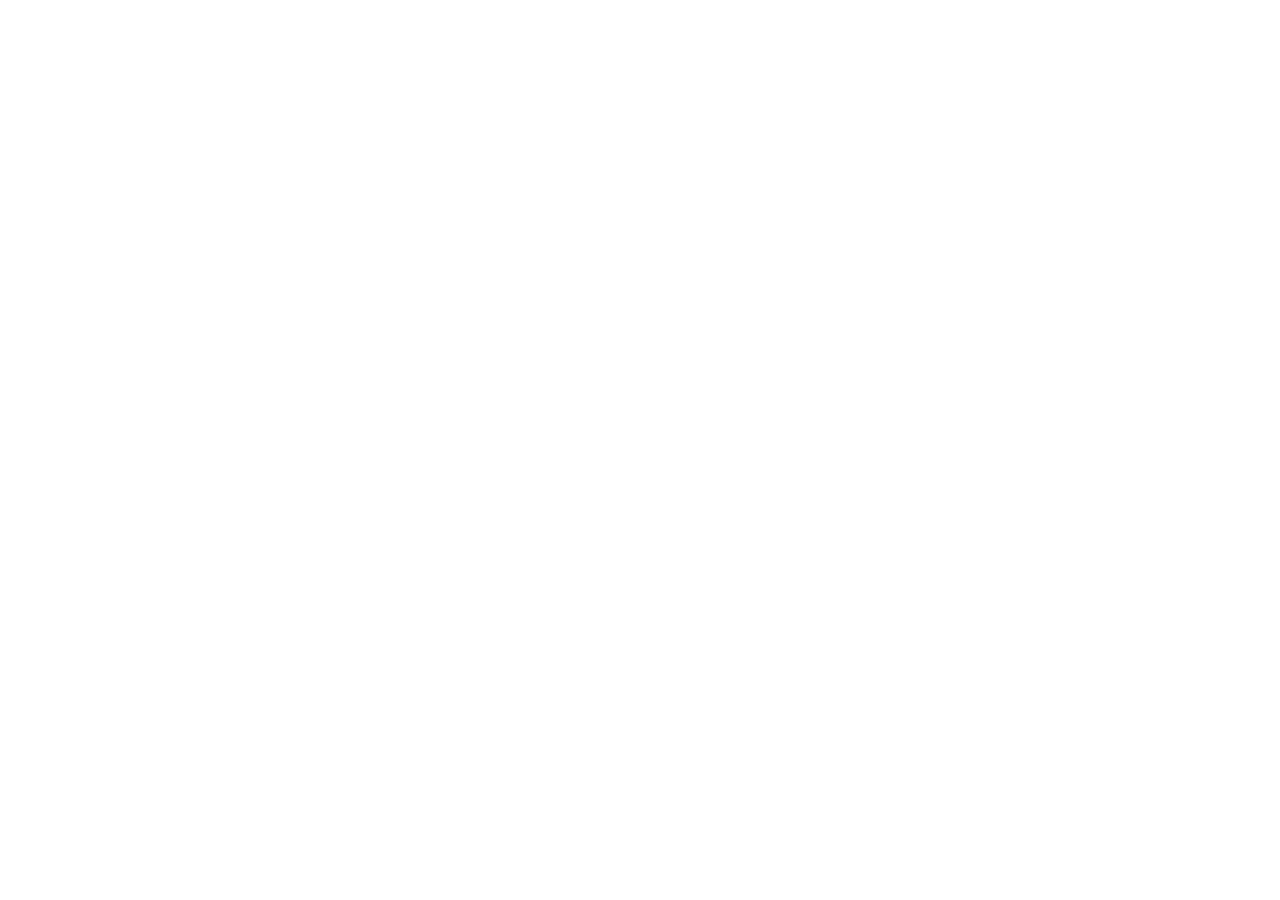
==== index.html @ 4d028caf "Initialize Blackthorn phone site" ====
<!doctype html>
<html lang="nl">
<head>
  <meta charset="utf-8">
  <meta name="viewport" content="width=device-width, initial-scale=1, viewport-fit=cover, user-scalable=no">
  <meta name="theme-color" content="#111318">
  <meta name="apple-mobile-web-app-capable" content="yes">
  <meta name="apple-mobile-web-app-status-bar-style" content="black-translucent">
  <meta name="format-detection" content="telephone=no">
  <title>Blackthorn Phone</title>
  <link rel="stylesheet" href="styles.css">
</head>
<body>
  <main id="app"></main>
  <script src="data.js"></script>
  <script src="app.js"></script>
</body>
</html>
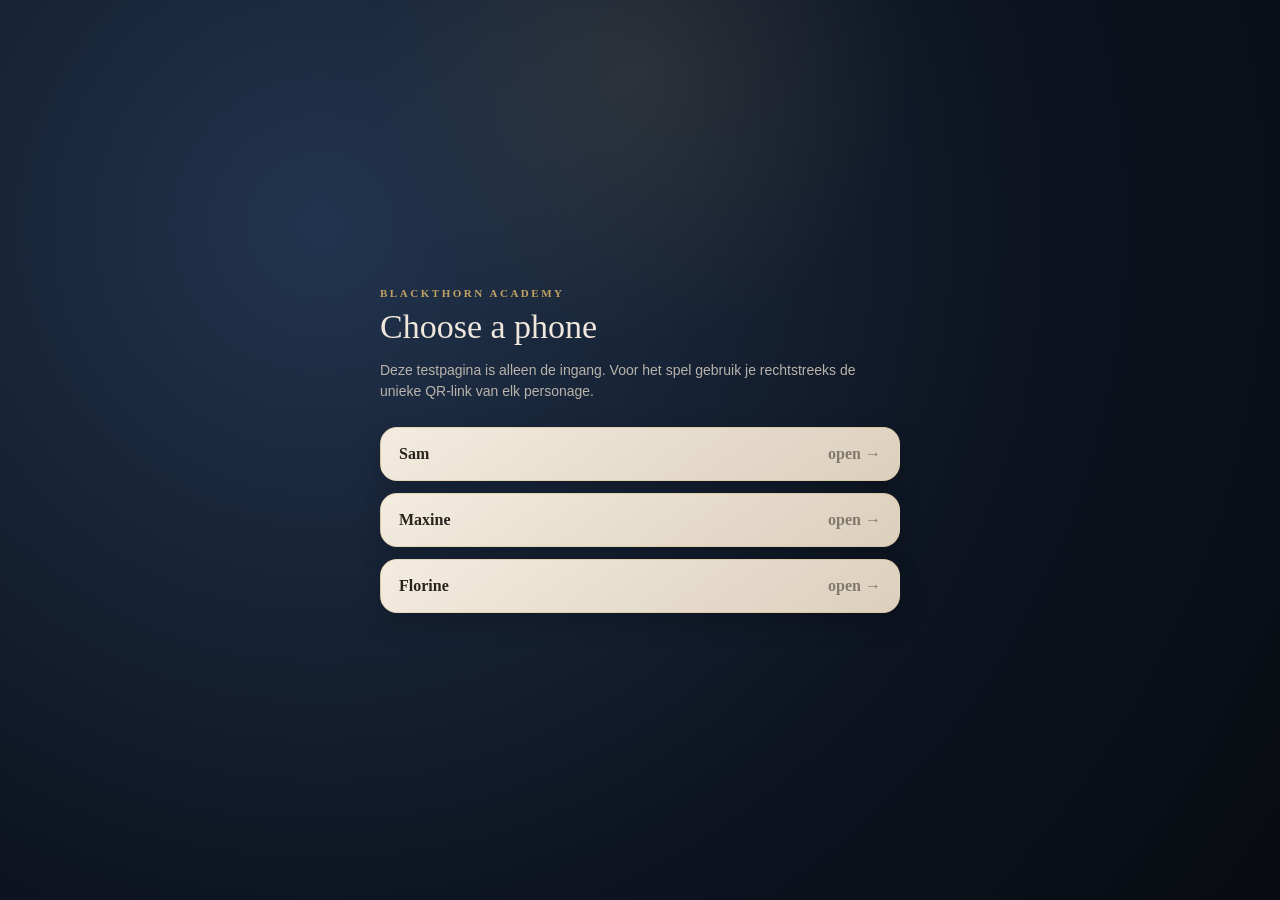
==== commit 416cb472: "Load V6.3 story overlay before phone app" ====
--- a/index.html
+++ b/index.html
@@ -13,6 +13,7 @@
 <body>
   <main id="app"></main>
   <script src="data.js"></script>
+  <script src="story-v63.js"></script>
   <script src="app.js"></script>
 </body>
 </html>
--- a/styles.css
+++ b/styles.css
@@ -0,0 +1,686 @@
+:root{
+  --paper:#f6f1e9;--ink:#191716;--muted:#756e68;--line:rgba(32,26,22,.11);
+  --accent:#294d3e;--accent-rgb:41,77,62;--accent-2:#b04c43;
+  --glass:rgba(248,244,238,.74);--shadow:0 14px 38px rgba(20,14,10,.18);
+  --sans:Inter,ui-sans-serif,-apple-system,BlinkMacSystemFont,"Segoe UI",sans-serif;
+  --serif:Georgia,"Times New Roman",serif;
+}
+*{box-sizing:border-box;-webkit-tap-highlight-color:transparent}
+html,body{margin:0;min-height:100%;background:#111;color:var(--ink);font-family:var(--serif)}
+body{min-height:100dvh;overflow-x:hidden;overscroll-behavior:none}
+button,input,textarea{font:inherit} button{touch-action:manipulation}
+#app{min-height:100dvh}
+.theme-sam{--accent:#324c61;--accent-rgb:50,76,97;--accent-2:#a64c45;--icon-cream:#f2eadf;--icon-dark:#314858;--icon-metal:#b98d64}
+.theme-maxine{--accent:#8d536f;--accent-rgb:141,83,111;--accent-2:#b95473;--icon-cream:#f8e9ec;--icon-dark:#70465a;--icon-metal:#c28b9e}
+.theme-florine{--accent:#66543d;--accent-rgb:102,84,61;--accent-2:#70744e;--icon-cream:#efe5d4;--icon-dark:#5a4938;--icon-metal:#ad8b5e}
+
+.phone{min-height:100dvh;position:relative;overflow:hidden;background:#ded8ce center/cover no-repeat}
+.phone::before{content:"";position:absolute;inset:0;background:linear-gradient(to bottom,rgba(255,255,255,.04),rgba(0,0,0,.08));pointer-events:none}
+.home{position:relative;z-index:1;min-height:100dvh;display:flex;flex-direction:column;padding:calc(18px + env(safe-area-inset-top)) 18px calc(18px + env(safe-area-inset-bottom))}
+.homeHeader{display:flex;justify-content:space-between;align-items:center;margin-bottom:24px;color:white;text-shadow:0 2px 10px rgba(0,0,0,.55)}
+.ownerPill{display:flex;align-items:center;gap:8px;background:rgba(15,14,14,.28);border:1px solid rgba(255,255,255,.25);backdrop-filter:blur(14px);padding:8px 11px;border-radius:999px;font-family:var(--sans);font-size:12px;font-weight:750;letter-spacing:.02em}
+.ownerDot{width:8px;height:8px;border-radius:50%;background:#f4dca8;box-shadow:0 0 0 3px rgba(244,220,168,.18)}
+.academyMark{font-size:11px;letter-spacing:.21em;font-family:var(--sans);font-weight:800;opacity:.94}
+.grid{display:grid;grid-template-columns:repeat(4,minmax(0,1fr));gap:21px 12px;align-items:start}
+.appIconBtn{appearance:none;border:0;background:none;padding:0;text-align:center;color:inherit;cursor:pointer;min-width:0}
+.iconTile{
+  position:relative;isolation:isolate;aspect-ratio:1;border-radius:22%;
+  display:grid;place-items:center;overflow:hidden;
+  border:1px solid rgba(255,255,255,.56);
+  box-shadow:0 9px 22px rgba(17,13,10,.22),inset 0 1px rgba(255,255,255,.7),inset 0 -1px rgba(42,27,18,.12);
+  color:#f8f2e8;
+}
+.iconTile::before{
+  content:"";position:absolute;inset:5px;border-radius:18%;
+  border:1px solid rgba(255,255,255,.22);box-shadow:inset 0 0 0 1px rgba(35,24,18,.06);
+  z-index:-1;pointer-events:none;
+}
+.iconTile::after{
+  content:"";position:absolute;inset:0;
+  background:linear-gradient(135deg,rgba(255,255,255,.22),transparent 34%,transparent 68%,rgba(0,0,0,.08));
+  z-index:-2;pointer-events:none;
+}
+.iconTile svg{
+  width:57%;height:57%;stroke:currentColor;fill:none;stroke-width:1.45;
+  stroke-linecap:round;stroke-linejoin:round;filter:drop-shadow(0 1px 0 rgba(255,255,255,.12));
+}
+.iconTile.messages{background:linear-gradient(145deg,var(--icon-dark),color-mix(in srgb,var(--icon-dark) 72%,#171717));color:var(--icon-cream)}
+.iconTile.photos{background:linear-gradient(145deg,var(--icon-cream),color-mix(in srgb,var(--icon-cream) 72%,var(--icon-metal)));color:var(--icon-dark)}
+.iconTile.camera{background:linear-gradient(145deg,#403936,#191716);color:#eee6dc}
+.iconTile.blackthorn{background:linear-gradient(145deg,#1b2b40,#0c1420);color:#d5b579;border-color:rgba(205,176,115,.68)}
+.iconTile.map{background:linear-gradient(145deg,#eee3cf,#c9b89d);color:color-mix(in srgb,var(--accent-2) 82%,#5a4435)}
+.iconTile.notes{background:linear-gradient(145deg,color-mix(in srgb,var(--icon-metal) 78%,#a55f4d),color-mix(in srgb,var(--icon-dark) 78%,#5c342c));color:#f8eee2}
+.iconTile.calendar{background:linear-gradient(145deg,#fbf4e9,#ddcfbc);color:var(--accent-2)}
+.iconTile.calls{background:linear-gradient(145deg,color-mix(in srgb,var(--accent) 68%,#74805e),color-mix(in srgb,var(--accent) 82%,#263228));color:#f4eee4}
+.appIconBtn:active .iconTile{transform:scale(.96);box-shadow:0 5px 14px rgba(17,13,10,.18),inset 0 1px rgba(255,255,255,.64)}
+.theme-sam .iconTile.messages{background:linear-gradient(145deg,#456b87,#273e50)}
+.theme-sam .iconTile.photos{background:linear-gradient(145deg,#f1e9dc,#d8c9b5);color:#8f4c45}
+.theme-sam .iconTile.notes{background:linear-gradient(145deg,#b96056,#8f403b)}
+.theme-sam .iconTile.calls{background:linear-gradient(145deg,#657a6e,#3d564d)}
+.theme-maxine .iconTile.messages{background:linear-gradient(145deg,#a66583,#74455c)}
+.theme-maxine .iconTile.photos{background:linear-gradient(145deg,#f8e8ed,#dfc0cc);color:#77445b}
+.theme-maxine .iconTile.notes{background:linear-gradient(145deg,#b96b82,#87485e)}
+.theme-maxine .iconTile.calls{background:linear-gradient(145deg,#7f776f,#554c48)}
+.theme-florine .iconTile.messages{background:linear-gradient(145deg,#7c674d,#544331)}
+.theme-florine .iconTile.photos{background:linear-gradient(145deg,#f0e4d2,#ceb997);color:#5b4938}
+.theme-florine .iconTile.notes{background:linear-gradient(145deg,#9c7653,#6f523b)}
+.theme-florine .iconTile.calls{background:linear-gradient(145deg,#7b7d5c,#53583e)}
+.label{display:block;margin-top:8px;font-family:var(--sans);font-size:clamp(11px,3vw,14px);font-weight:680;letter-spacing:.01em;color:#fff;text-shadow:0 2px 8px rgba(0,0,0,.9);white-space:nowrap;overflow:hidden;text-overflow:ellipsis}
+.spacer{flex:1;min-height:30px}
+.dock{border-radius:30px;padding:11px;background:rgba(238,232,224,.58);backdrop-filter:blur(22px) saturate(1.08);border:1px solid rgba(255,255,255,.58);display:grid;grid-template-columns:repeat(4,1fr);gap:11px;box-shadow:0 14px 36px rgba(17,13,10,.18),inset 0 1px rgba(255,255,255,.42)}
+.dock .label{display:none}.dock .iconTile{box-shadow:0 5px 14px rgba(0,0,0,.16)}
+
+.screen{min-height:100dvh;background:linear-gradient(#fbf8f3,#efe8de);padding-top:env(safe-area-inset-top)}
+.topbar{position:sticky;top:0;z-index:10;display:grid;grid-template-columns:86px 1fr 86px;align-items:center;padding:10px 12px;background:rgba(250,247,241,.9);backdrop-filter:blur(18px) saturate(1.2);border-bottom:1px solid var(--line)}
+.topbar h1{margin:0;text-align:center;font-size:20px;line-height:1.2}.topbar button{border:0;background:none;color:var(--accent);font-family:var(--sans);font-weight:750;font-size:14px;padding:9px 3px;cursor:pointer;text-align:left}.topbar .right{text-align:right;font-family:var(--sans);font-size:12px;color:var(--muted)}
+.content{padding:17px 15px 40px;max-width:760px;margin:auto}.sectionLabel{font-family:var(--sans);font-size:12px;text-transform:uppercase;letter-spacing:.12em;color:var(--muted);margin:18px 5px 8px}.card{background:rgba(255,252,247,.96);border:1px solid var(--line);border-radius:20px;padding:15px;margin-bottom:11px;box-shadow:0 8px 22px rgba(58,40,25,.055)}.card h3{margin:0 0 5px;font-size:17px}.card p{font-family:var(--sans);color:#645d56;margin:0;line-height:1.45;font-size:14px}.empty{margin:13vh auto 0;max-width:360px;text-align:center;color:#655e58;padding:0 18px}.emptyIcon{width:64px;height:64px;margin:0 auto 15px;border-radius:20px;background:rgba(var(--accent-rgb),.10);display:grid;place-items:center;color:var(--accent)}.emptyIcon svg{width:30px;height:30px;stroke:currentColor;fill:none;stroke-width:1.5}.empty h2{margin:.4rem 0;font-size:22px}.empty p{font-family:var(--sans);line-height:1.5;font-size:14px}.placeholderTag{display:inline-flex;align-items:center;gap:6px;margin-top:14px;background:rgba(var(--accent-rgb),.09);border:1px solid rgba(var(--accent-rgb),.14);color:var(--accent);font-family:var(--sans);font-size:12px;font-weight:700;padding:7px 10px;border-radius:999px}
+
+.searchBar{display:flex;align-items:center;gap:9px;background:#e6dfd6;border-radius:13px;padding:10px 12px;margin-bottom:14px;color:#81776e;font:14px var(--sans)}.searchBar svg{width:16px;height:16px;stroke:currentColor;fill:none}.thread{display:flex;gap:12px;align-items:center;padding:12px 2px;border-bottom:1px solid var(--line)}.avatar{width:48px;height:48px;border-radius:50%;background:linear-gradient(145deg,rgba(var(--accent-rgb),.2),rgba(var(--accent-rgb),.55));display:grid;place-items:center;color:white;font:800 17px var(--sans)}.threadMain{min-width:0;flex:1}.threadTop{display:flex;justify-content:space-between;gap:8px;font-family:var(--sans)}.threadTop b{font-size:15px}.threadTop time{font-size:11px;color:var(--muted)}.threadPreview{font:13px var(--sans);color:var(--muted);white-space:nowrap;overflow:hidden;text-overflow:ellipsis;margin-top:3px}
+
+.photoHeader{display:flex;justify-content:space-between;align-items:flex-end;margin-bottom:13px}.photoHeader h2{margin:0;font-size:25px}.photoHeader span{font:12px var(--sans);color:var(--muted)}.photosGrid{display:grid;grid-template-columns:repeat(3,1fr);gap:3px;border-radius:14px;overflow:hidden}.photosGrid button{border:0;padding:0;background:#d9d1c8;aspect-ratio:1;overflow:hidden;cursor:pointer}.photosGrid img{width:100%;height:100%;object-fit:cover;display:block}.viewer{position:fixed;inset:0;z-index:40;background:#0b0c0e;display:flex;flex-direction:column}.viewerTop{height:calc(56px + env(safe-area-inset-top));padding:calc(9px + env(safe-area-inset-top)) 12px 8px;display:grid;grid-template-columns:1fr auto 1fr;align-items:center;color:white;font:13px var(--sans)}.viewerTop button{justify-self:start;border:0;background:rgba(255,255,255,.12);color:white;border-radius:999px;padding:8px 12px}.viewerTop span{opacity:.78}.viewer img{width:100%;height:calc(100dvh - 56px - env(safe-area-inset-top));object-fit:contain}
+
+.notesIntro{display:flex;gap:11px;align-items:center;margin-bottom:12px}.notesIntro .roundIcon{width:40px;height:40px;border-radius:50%;background:rgba(var(--accent-rgb),.12);display:grid;place-items:center;color:var(--accent)}.notesIntro b{display:block}.notesIntro small{font:12px var(--sans);color:var(--muted)}.noteArea{width:100%;min-height:61dvh;border:1px solid var(--line);outline:none;resize:none;background:#fffaf1;border-radius:20px;padding:19px;box-shadow:0 8px 24px rgba(0,0,0,.05);font:16px/1.62 var(--serif);color:#29231f}.noteArea:focus{border-color:rgba(var(--accent-rgb),.32);box-shadow:0 0 0 4px rgba(var(--accent-rgb),.06)}
+
+.calendarList .day{display:flex;gap:14px;align-items:center}.dateBox{width:60px;flex:0 0 60px;text-align:center;border-radius:15px;padding:8px 6px;background:#fff;border:1px solid var(--line);font-family:var(--sans)}.dateBox small{font-size:10px;color:var(--accent);font-weight:800}.dateBox b{display:block;font-size:24px}.event{flex:1}.event strong{display:block;margin-bottom:4px}.event span{font:13px var(--sans);color:#746a61}.callRow{display:flex;align-items:center;gap:12px}.callIcon{width:39px;height:39px;border-radius:50%;display:grid;place-items:center;background:rgba(var(--accent-rgb),.1);color:var(--accent)}.callMeta{flex:1}.callMeta b{display:block}.callMeta span,.callRow time{font:12px var(--sans);color:var(--muted)}
+
+.mapStage{height:min(61dvh,620px);border-radius:22px;overflow:hidden;position:relative;background:#e9dfcd;border:1px solid #c8b99e;box-shadow:var(--shadow)}.mapPaper{position:absolute;inset:0;background:radial-gradient(circle at 25% 25%,rgba(74,112,74,.18),transparent 16%),radial-gradient(circle at 75% 72%,rgba(74,112,74,.14),transparent 17%),linear-gradient(32deg,transparent 45%,rgba(105,95,78,.24) 46% 48%,transparent 49%),linear-gradient(112deg,transparent 55%,rgba(105,95,78,.18) 56% 58%,transparent 59%),#ece3d2}.mapBuilding{position:absolute;left:27%;top:24%;width:48%;height:41%;border:2px solid #786e5d;border-radius:5px;transform:rotate(-7deg);box-shadow:inset 0 0 0 7px rgba(120,110,93,.08)}.mapBuilding::before,.mapBuilding::after{content:"";position:absolute;border:2px solid #786e5d;background:rgba(255,255,255,.12)}.mapBuilding::before{width:34%;height:46%;left:-27%;top:24%}.mapBuilding::after{width:26%;height:38%;right:-21%;top:12%}.pin{position:absolute;width:33px;height:33px;border-radius:50% 50% 50% 0;background:var(--accent-2);transform:rotate(-45deg);left:48%;top:42%;box-shadow:0 5px 12px rgba(0,0,0,.2)}.pin:after{content:"";width:11px;height:11px;background:#f5ead7;border-radius:50%;position:absolute;left:11px;top:11px}.mapLegend{position:absolute;left:12px;right:12px;bottom:12px;background:rgba(255,252,247,.9);backdrop-filter:blur(12px);border-radius:15px;padding:11px 13px;border:1px solid rgba(255,255,255,.7);font:12px var(--sans);color:#625b55}
+
+.baHero{position:relative;overflow:hidden;background:linear-gradient(145deg,#17263b,#0b1422);color:#ead9b2;border-radius:24px;padding:22px;border:1px solid rgba(190,155,86,.55);box-shadow:var(--shadow)}.baHero::after{content:"✦";position:absolute;font-size:120px;right:-18px;top:-35px;opacity:.06}.baCrest{width:52px;height:52px;border:1px solid rgba(211,177,108,.5);border-radius:18px;display:grid;place-items:center;font-size:25px}.baHero h2{margin:14px 0 5px;font-size:24px}.baHero p{color:#d7c9a9;font:14px/1.45 var(--sans);margin:0}.baGrid{display:grid;grid-template-columns:1fr 1fr;gap:10px;margin-top:13px}.baTile{appearance:none;text-align:left;background:#fffaf3;border:1px solid var(--line);border-radius:18px;padding:15px;color:inherit}.baTile b{display:block;margin-bottom:4px}.baTile span{font:12px var(--sans);color:#756b63}.baTile .mini{display:block;color:var(--accent);font-size:19px;margin-bottom:10px}
+
+.cameraScreen{min-height:100dvh;background:#050607;display:flex;flex-direction:column;color:#fff;padding-top:env(safe-area-inset-top)}.cameraVideo{flex:1;position:relative;background:radial-gradient(circle at 50% 35%,#24322f,#070809 70%);display:grid;place-items:center;overflow:hidden}.cameraVideo video{position:absolute;inset:0;width:100%;height:100%;object-fit:cover}.camMessage{position:relative;z-index:2;font:14px/1.45 var(--sans);text-align:center;color:#c7c7c7;padding:25px}.camControls{height:128px;display:grid;grid-template-columns:1fr 1fr 1fr;align-items:center;padding:0 25px env(safe-area-inset-bottom)}.shutter{justify-self:center;width:70px;height:70px;border-radius:50%;border:5px solid #fff;background:transparent;position:relative}.shutter::after{content:"";position:absolute;inset:5px;border-radius:50%;background:white}.camBack{justify-self:start;border:0;background:#20242a;color:#fff;padding:10px 13px;border-radius:999px;font:700 13px var(--sans)}.camGallery{justify-self:end;width:51px;height:51px;border-radius:15px;border:1px solid rgba(255,255,255,.22);background:#20242a;color:#fff;font-size:22px}.flash{position:absolute;inset:0;background:white;opacity:0;pointer-events:none;transition:opacity .12s;z-index:3}.flash.on{opacity:.88}
+
+.characterPicker{min-height:100dvh;background:radial-gradient(circle at 30% 10%,#263d42,#101318 58%);color:#efe7dc;display:grid;place-items:center;padding:25px}.pickerBox{max-width:520px;width:100%}.pickerKicker{font:800 11px var(--sans);letter-spacing:.22em;color:#c8a96e}.pickerBox h1{font-size:34px;margin:9px 0 8px}.pickerBox p{font:14px/1.5 var(--sans);color:#bab3aa}.pickerButtons{display:grid;gap:12px;margin-top:25px}.pickerButtons a{text-decoration:none;color:#151311;background:#efe8dd;padding:17px 18px;border-radius:17px;font-weight:700;display:flex;justify-content:space-between;box-shadow:0 10px 26px rgba(0,0,0,.2)}.pickerButtons span{opacity:.5}
+
+.lockOverlay{position:fixed;inset:0;z-index:60;background:rgba(5,6,7,.65);backdrop-filter:blur(8px);display:grid;place-items:center;padding:22px}.lockCard{width:min(100%,340px);background:#faf5ed;border-radius:24px;padding:22px;box-shadow:0 25px 70px rgba(0,0,0,.35);text-align:center}.lockCard h2{margin:4px 0 7px}.lockCard p{font:13px/1.45 var(--sans);color:var(--muted)}.lockCard input{width:100%;border:1px solid var(--line);background:#fff;border-radius:13px;padding:12px;text-align:center;font:700 20px var(--sans);letter-spacing:.18em;outline:none}.lockActions{display:grid;grid-template-columns:1fr 1fr;gap:9px;margin-top:13px}.lockActions button{border:0;border-radius:13px;padding:11px;font:700 13px var(--sans)}.lockActions .unlock{background:var(--accent);color:white}.lockError{min-height:18px;color:#9c3838;font:12px var(--sans);margin-top:7px}
+
+@media(max-width:380px){.home{padding-left:12px;padding-right:12px}.grid{gap:16px 9px}.label{font-size:11px}.dock{padding:9px}.topbar{grid-template-columns:74px 1fr 74px}.content{padding-left:12px;padding-right:12px}}
+@media(min-width:650px){.home{max-width:520px;margin:auto}.phone{background-size:auto 100%;background-color:#171717}.screen .content{padding-top:22px}}
+@media(orientation:landscape) and (max-height:500px){.home{padding-top:10px}.grid{gap:11px}.dock{margin-top:12px}}
+@media(prefers-reduced-motion:reduce){*{scroll-behavior:auto!important;transition:none!important}}
+
+.listCard{background:rgba(255,252,247,.96);border:1px solid var(--line);border-radius:20px;overflow:hidden;box-shadow:0 8px 22px rgba(58,40,25,.055)}
+.thread{width:100%;display:flex;gap:12px;align-items:center;padding:12px 14px;border:0;border-bottom:1px solid var(--line);background:transparent;text-align:left;color:inherit;cursor:pointer}.thread:last-child{border-bottom:0}.thread:active,.mapRow:active,.baTile:active{background:rgba(var(--accent-rgb),.07)}
+.chevron{font:24px/1 var(--sans);color:#aaa19a;margin-left:3px}.conversation{padding:3px 0 18px}.bubbleRow{display:flex;margin:8px 0}.bubbleRow.mine{justify-content:flex-end}.bubble{max-width:78%;padding:10px 12px;border-radius:18px;background:#e7e1d9;font-family:var(--sans);font-size:14px;line-height:1.42}.mine .bubble{background:var(--accent);color:white;border-bottom-right-radius:6px}.theirs .bubble{border-bottom-left-radius:6px}.bubble p{margin:0}.bubble time{display:block;text-align:right;font-size:10px;opacity:.62;margin-top:4px}
+.mapRow{width:100%;display:grid;grid-template-columns:18px 1fr auto;gap:11px;align-items:center;border:0;border-bottom:1px solid var(--line);padding:13px 14px;background:transparent;text-align:left;color:inherit}.mapRow:last-child{border-bottom:0}.mapDot{width:11px;height:11px;border-radius:50%;background:var(--accent-2);box-shadow:0 0 0 4px rgba(var(--accent-rgb),.07)}.mapRow b{display:block}.mapRow small{display:block;font:12px/1.35 var(--sans);color:var(--muted);margin-top:2px}.event p{margin:7px 0 0;font:13px/1.4 var(--sans);color:var(--muted)}
+.lockGlyph{width:46px;height:46px;margin:0 auto 7px;border-radius:50%;display:grid;place-items:center;background:rgba(var(--accent-rgb),.1);color:var(--accent);font-size:21px}
+@supports (height:100svh){.phone,.home,.screen,.cameraScreen,.characterPicker{min-height:100svh}}
+
+.bubbleSender{display:block;margin:0 0 4px;font:700 10px var(--sans);letter-spacing:.04em;opacity:.65}
+.gmStages{display:grid;grid-template-columns:1fr 1fr;gap:9px;margin:12px 0 18px}
+.gmStage{appearance:none;border:1px solid var(--line);background:#fffaf3;color:var(--ink);border-radius:14px;padding:12px 10px;font:700 12px var(--sans);letter-spacing:.03em;box-shadow:0 5px 14px rgba(58,40,25,.05)}
+.gmStage.active{background:var(--accent);color:#fff;border-color:var(--accent)}
+
+
+/* ===== Blackthorn Academy visual polish ===== */
+:root{
+  --academy-navy:#111b2c;
+  --academy-navy-2:#17243a;
+  --academy-gold:#b89558;
+  --academy-gold-soft:#d6bf91;
+  --academy-parchment:#f3ecdf;
+  --academy-parchment-2:#e8decf;
+  --academy-ink:#211d1a;
+  --academy-line:rgba(116,88,51,.22);
+}
+html,body{
+  background:
+    radial-gradient(circle at 50% -20%,#27354a 0,#121722 42%,#090b10 100%);
+}
+.phone::after{
+  content:"";position:absolute;inset:0;pointer-events:none;z-index:0;
+  background:
+    linear-gradient(to bottom,rgba(8,12,18,.12),transparent 25%,transparent 72%,rgba(7,9,13,.18)),
+    radial-gradient(circle at 50% 8%,rgba(214,191,145,.08),transparent 22%);
+}
+.homeHeader{
+  align-items:flex-start;
+  margin-bottom:28px;
+}
+.ownerPill{
+  background:linear-gradient(145deg,rgba(14,20,29,.67),rgba(27,31,37,.48));
+  border-color:rgba(221,204,169,.35);
+  box-shadow:0 8px 24px rgba(0,0,0,.16),inset 0 1px rgba(255,255,255,.12);
+  color:#f6efe4;
+}
+.ownerDot{
+  background:var(--academy-gold-soft);
+  box-shadow:0 0 0 3px rgba(214,191,145,.15),0 0 12px rgba(214,191,145,.32);
+}
+.academyMark{
+  display:flex;align-items:center;gap:7px;
+  padding:7px 9px;
+  color:#f4ead7;
+  background:rgba(10,15,23,.28);
+  border:1px solid rgba(224,202,158,.19);
+  border-radius:999px;
+  backdrop-filter:blur(12px);
+  font-family:Georgia,"Times New Roman",serif;
+  font-size:10px;
+  letter-spacing:.19em;
+  font-weight:700;
+}
+.academySigil{
+  font-size:10px;
+  color:#d4b978;
+  text-shadow:0 0 10px rgba(212,185,120,.55);
+}
+.iconTile{
+  border-radius:21%;
+  border-color:rgba(244,234,215,.55);
+  box-shadow:
+    0 10px 24px rgba(6,7,10,.26),
+    inset 0 1px rgba(255,255,255,.7),
+    inset 0 -1px rgba(33,25,17,.14);
+}
+.iconTile::before{
+  inset:5px;
+  border-color:rgba(244,232,205,.28);
+}
+.iconTile::after{
+  background:
+    radial-gradient(circle at 27% 18%,rgba(255,255,255,.26),transparent 22%),
+    linear-gradient(135deg,rgba(255,255,255,.13),transparent 38%,rgba(12,8,4,.1));
+}
+.iconTile.blackthorn{
+  background:
+    radial-gradient(circle at 50% 22%,rgba(195,158,88,.13),transparent 33%),
+    linear-gradient(145deg,#1d304c,#0c1421);
+  color:#d7ba78;
+  box-shadow:0 10px 24px rgba(6,8,13,.32),inset 0 0 0 1px rgba(193,158,88,.18);
+}
+.label{
+  font-family:Georgia,"Times New Roman",serif;
+  font-weight:600;
+  letter-spacing:.015em;
+}
+.dock{
+  background:linear-gradient(145deg,rgba(244,237,226,.72),rgba(212,199,179,.55));
+  border-color:rgba(255,248,236,.68);
+  box-shadow:0 16px 38px rgba(9,9,12,.22),inset 0 1px rgba(255,255,255,.55);
+}
+
+/* Interior apps: midnight header + parchment body */
+.screen{
+  background:
+    radial-gradient(circle at 50% -10%,rgba(186,151,87,.12),transparent 28%),
+    linear-gradient(180deg,#ece3d5 0,#f4eee5 25%,#e9dfd1 100%);
+  color:var(--academy-ink);
+}
+.screen::before{
+  content:"";position:fixed;inset:0;pointer-events:none;opacity:.20;
+  background-image:
+    linear-gradient(90deg,transparent 49.6%,rgba(93,66,38,.05) 50%,transparent 50.4%),
+    radial-gradient(circle at 20% 20%,rgba(120,88,50,.08) 0 1px,transparent 1.4px);
+  background-size:100% 100%,18px 18px;
+}
+.topbar{
+  min-height:62px;
+  grid-template-columns:82px 1fr 82px;
+  background:
+    linear-gradient(180deg,rgba(16,28,45,.97),rgba(12,21,34,.96));
+  border-bottom:1px solid rgba(190,155,86,.46);
+  box-shadow:0 5px 18px rgba(6,10,16,.18);
+}
+.topbar button{
+  color:#d7bd89;
+  font-family:var(--serif);
+  font-weight:600;
+}
+.topbar .right{
+  color:#b8a98f;
+  font-family:var(--serif);
+  letter-spacing:.03em;
+}
+.titleWrap{
+  min-width:0;display:flex;align-items:center;justify-content:center;gap:9px;
+  color:#f2e7d4;
+}
+.titleWrap h1{
+  color:#f3eadb;
+  font-family:Georgia,"Times New Roman",serif;
+  font-size:19px;
+  font-weight:600;
+  letter-spacing:.01em;
+  text-shadow:0 1px 8px rgba(0,0,0,.35);
+}
+.titleRune{
+  color:#b9995f;
+  font-size:8px;
+  opacity:.8;
+}
+.content{position:relative;z-index:1;padding-top:20px}
+.sectionLabel{
+  color:#74634e;
+  font-family:Georgia,"Times New Roman",serif;
+  font-size:11px;
+  font-weight:700;
+  letter-spacing:.17em;
+}
+.card,.listCard{
+  background:
+    linear-gradient(145deg,rgba(255,252,246,.95),rgba(239,230,216,.96));
+  border:1px solid var(--academy-line);
+  box-shadow:
+    0 8px 22px rgba(52,38,23,.065),
+    inset 0 1px rgba(255,255,255,.8);
+}
+.card{
+  border-radius:16px;
+  position:relative;
+  overflow:hidden;
+}
+.card::before{
+  content:"";position:absolute;left:0;top:0;bottom:0;width:2px;
+  background:linear-gradient(#c6a66b,#8c6f42);
+  opacity:.42;
+}
+.card h3{
+  color:#2b241e;
+  font-family:Georgia,"Times New Roman",serif;
+  font-weight:600;
+}
+.card p{color:#655a4c}
+.listCard{border-radius:16px}
+.searchBar{
+  color:#756957;
+  background:rgba(224,214,199,.78);
+  border:1px solid rgba(115,85,52,.12);
+  box-shadow:inset 0 1px rgba(255,255,255,.5);
+}
+.thread{padding:14px}
+.threadTop b{
+  font-family:Georgia,"Times New Roman",serif;
+  font-weight:600;
+  color:#2b251f;
+}
+.avatar{
+  background:
+    radial-gradient(circle at 35% 30%,rgba(224,202,158,.45),transparent 26%),
+    linear-gradient(145deg,var(--accent),color-mix(in srgb,var(--accent) 68%,#17191e));
+  border:1px solid rgba(130,98,58,.20);
+  box-shadow:inset 0 1px rgba(255,255,255,.22);
+  font-family:Georgia,"Times New Roman",serif;
+  font-weight:600;
+}
+.bubble{
+  background:linear-gradient(145deg,#e7ddd0,#dcd1c2);
+  border:1px solid rgba(105,79,51,.12);
+  box-shadow:0 4px 12px rgba(56,40,24,.05);
+}
+.mine .bubble{
+  background:linear-gradient(145deg,var(--accent),color-mix(in srgb,var(--accent) 74%,#17191c));
+  border-color:rgba(255,255,255,.12);
+}
+.bubbleSender{
+  color:#765e3d;
+  font-family:Georgia,"Times New Roman",serif;
+  font-size:11px;
+}
+.mine .bubbleSender{color:rgba(255,255,255,.74)}
+.photoHeader h2{
+  font-family:Georgia,"Times New Roman",serif;
+  font-weight:600;
+  letter-spacing:.01em;
+}
+.photosGrid{
+  gap:4px;
+  padding:4px;
+  background:#d5c8b6;
+  border:1px solid rgba(100,75,48,.14);
+  border-radius:18px;
+  box-shadow:0 10px 28px rgba(42,31,21,.10);
+}
+.photosGrid button{border-radius:8px}
+.noteArea{
+  background:
+    repeating-linear-gradient(to bottom,#fffaf0 0,#fffaf0 30px,#d9cdbb 31px);
+  border-color:rgba(112,84,52,.20);
+  border-radius:16px;
+  box-shadow:0 9px 28px rgba(46,34,21,.08),inset 0 1px rgba(255,255,255,.8);
+  color:#302820;
+}
+.notesIntro .roundIcon{
+  border:1px solid rgba(112,84,52,.15);
+  background:#e5d7c4;
+}
+.calendarList .day{border-left:0}
+.dateBox{
+  background:linear-gradient(#1c2d48,#121f33);
+  color:#f2e8d8;
+  border:1px solid rgba(188,153,87,.45);
+  box-shadow:0 5px 14px rgba(8,13,21,.18);
+}
+.dateBox small{color:#d4b878}
+.event strong{
+  font-family:Georgia,"Times New Roman",serif;
+  font-weight:600;
+}
+.callIcon{
+  background:linear-gradient(145deg,#e7dac6,#d4c1a7);
+  border:1px solid rgba(101,76,48,.13);
+  color:var(--accent);
+}
+.callRow{
+  padding:13px 14px;
+  border-bottom:1px solid rgba(88,65,40,.10);
+}
+.callRow:last-child{border-bottom:0}
+
+/* Blackthorn portal */
+.baHero{
+  background:
+    radial-gradient(circle at 76% 12%,rgba(195,158,88,.20),transparent 28%),
+    linear-gradient(145deg,#1a2b46,#0b1422 75%);
+  color:#eadbbc;
+  border:1px solid rgba(190,155,86,.62);
+  border-radius:19px;
+  padding:24px 22px 23px;
+  box-shadow:0 18px 40px rgba(7,11,18,.24),inset 0 0 0 1px rgba(255,255,255,.025);
+}
+.baHero::before{
+  content:"";position:absolute;inset:8px;border:1px solid rgba(194,159,91,.16);border-radius:13px;pointer-events:none;
+}
+.baHero::after{
+  content:"✦";right:-9px;top:-37px;font-size:150px;color:#d2ac65;opacity:.055;
+}
+.baCrest{
+  width:58px;height:58px;
+  border:1px solid rgba(211,177,108,.62);
+  border-radius:50%;
+  color:#d6b873;
+  font-size:22px;
+  box-shadow:0 0 0 5px rgba(188,153,87,.06),inset 0 0 18px rgba(188,153,87,.06);
+}
+.baCrest span{filter:drop-shadow(0 0 9px rgba(213,181,117,.34))}
+.baKicker{
+  margin-top:16px;
+  color:#a99369;
+  font:700 8px var(--sans);
+  letter-spacing:.18em;
+}
+.baHero h2{
+  margin:5px 0 6px;
+  font-family:Georgia,"Times New Roman",serif;
+  font-size:26px;
+  font-weight:600;
+}
+.baGrid{gap:9px}
+.baTile{
+  position:relative;
+  overflow:hidden;
+  background:linear-gradient(145deg,#fbf6ec,#e9dece);
+  border:1px solid rgba(111,83,49,.17);
+  border-radius:15px;
+  min-height:104px;
+  box-shadow:0 6px 16px rgba(56,40,24,.06),inset 0 1px rgba(255,255,255,.75);
+}
+.baTile::after{
+  content:"✦";position:absolute;right:9px;bottom:3px;font-size:28px;color:#957849;opacity:.07;
+}
+.baTile b{
+  font-family:Georgia,"Times New Roman",serif;
+  font-weight:600;
+  color:#342b23;
+}
+.baTile .mini{color:#9b7847}
+
+/* Academy map */
+.mapStage{
+  height:min(52dvh,540px);
+  border-radius:16px;
+  background:#dfd1bb;
+  border:1px solid rgba(101,76,44,.30);
+  box-shadow:0 14px 34px rgba(47,33,19,.15),inset 0 0 0 5px rgba(255,250,238,.26);
+}
+.mapPaper{
+  background:
+    radial-gradient(circle at 18% 18%,rgba(61,91,65,.14),transparent 13%),
+    radial-gradient(circle at 78% 71%,rgba(61,91,65,.12),transparent 16%),
+    repeating-linear-gradient(0deg,rgba(91,70,44,.035) 0 1px,transparent 1px 9px),
+    repeating-linear-gradient(90deg,rgba(91,70,44,.025) 0 1px,transparent 1px 12px),
+    #e7dcc8;
+}
+.mapBuilding,.mapBuilding::before,.mapBuilding::after{
+  border-color:#76664f;
+}
+.mapBuilding{
+  box-shadow:inset 0 0 0 6px rgba(116,96,69,.08),0 2px 0 rgba(255,255,255,.25);
+}
+.mapCompass{
+  position:absolute;right:18px;top:17px;
+  width:36px;height:36px;border-radius:50%;
+  display:grid;place-items:center;
+  border:1px solid rgba(100,73,42,.42);
+  color:#80663d;
+  font-size:12px;
+  box-shadow:inset 0 0 0 4px rgba(255,248,233,.30);
+}
+.mapLegend{
+  left:14px;right:14px;bottom:14px;
+  display:flex;flex-direction:column;gap:2px;
+  background:rgba(244,237,224,.91);
+  border:1px solid rgba(115,86,50,.18);
+  border-radius:12px;
+  color:#5e5345;
+}
+.mapLegend b{
+  color:#3b332b;
+  font-family:Georgia,"Times New Roman",serif;
+  font-size:11px;
+  letter-spacing:.10em;
+}
+.mapLegend span{font-size:11px}
+.mapDot{
+  background:#9a7542;
+  box-shadow:0 0 0 4px rgba(154,117,66,.10);
+}
+.mapRow b{
+  font-family:Georgia,"Times New Roman",serif;
+  font-weight:600;
+}
+
+/* Picker + production controls */
+.characterPicker{
+  background:
+    radial-gradient(circle at 50% 8%,rgba(181,145,77,.13),transparent 26%),
+    radial-gradient(circle at 25% 25%,#22344e,#0d1420 60%,#080b11);
+}
+.pickerKicker{
+  color:#c1a262;
+  font-family:Georgia,"Times New Roman",serif;
+  letter-spacing:.23em;
+}
+.pickerBox h1{
+  font-family:Georgia,"Times New Roman",serif;
+  font-weight:500;
+}
+.pickerButtons a{
+  background:linear-gradient(145deg,#f3ecdf,#dccfbd);
+  border:1px solid rgba(202,171,111,.30);
+  color:#29231d;
+}
+.gmStage{
+  background:linear-gradient(145deg,#fbf6ec,#e7dccb);
+  border-color:rgba(111,83,49,.17);
+}
+.gmStage.active{
+  background:linear-gradient(145deg,#1d304b,#111d2f);
+  color:#e8d9bc;
+  border-color:#a88951;
+}
+
+@media(max-width:380px){
+  .topbar{grid-template-columns:72px 1fr 72px}
+  .titleRune{display:none}
+  .academyMark{font-size:9px}
+}
+
+
+/* ===== Weekly Blackthorn timetable ===== */
+.weekCalendar{padding-bottom:20px}
+.weekHeader{
+  display:grid;grid-template-columns:42px 1fr 42px;align-items:center;
+  margin:2px 0 14px;
+}
+.weekTitle{text-align:center}
+.weekTitle h2{
+  margin:2px 0 1px;
+  font-family:Georgia,"Times New Roman",serif;
+  font-size:25px;font-weight:600;color:#2c251f;
+}
+.weekTitle small{
+  font:11px var(--sans);letter-spacing:.05em;color:#7a6d5d;
+}
+.weekKicker{
+  display:block;
+  font:700 8px var(--sans);letter-spacing:.18em;color:#9b7d4c;
+}
+.weekNav{
+  width:36px;height:36px;border-radius:50%;
+  border:1px solid rgba(113,85,50,.18);
+  background:linear-gradient(145deg,#fbf6ec,#e7dccb);
+  color:#7f6847;font:26px/1 Georgia,serif;
+  box-shadow:0 4px 12px rgba(49,35,21,.08),inset 0 1px rgba(255,255,255,.72);
+}
+.weekNav.ghost{display:block}
+.weekStrip{
+  display:grid;grid-template-columns:repeat(7,1fr);gap:5px;
+  padding:7px;
+  background:linear-gradient(145deg,#e6dac8,#d7c7b2);
+  border:1px solid rgba(111,84,50,.15);
+  border-radius:16px;
+  box-shadow:0 8px 20px rgba(51,37,23,.08),inset 0 1px rgba(255,255,255,.5);
+  overflow:hidden;
+}
+.weekDay{
+  position:relative;
+  min-width:0;
+  border:0;background:transparent;
+  border-radius:11px;
+  padding:8px 2px 7px;
+  color:#5e5448;
+  display:flex;flex-direction:column;align-items:center;gap:2px;
+}
+.weekDay.active{
+  background:linear-gradient(180deg,#1d304a,#111d2f);
+  color:#f2e7d5;
+  box-shadow:0 5px 14px rgba(9,13,20,.24),inset 0 0 0 1px rgba(193,158,88,.24);
+}
+.weekDow{
+  font:700 8px var(--sans);letter-spacing:.08em;opacity:.78;
+}
+.weekNum{
+  font:600 17px Georgia,"Times New Roman",serif;
+}
+.weekDots{height:5px;display:flex;align-items:center}
+.weekDots i{
+  display:block;width:4px;height:4px;border-radius:50%;
+  background:#9a7542;
+}
+.weekDay.active .weekDots i{background:#d9bc83}
+.dayHeading{
+  margin:20px 2px 8px;
+  display:flex;align-items:center;justify-content:space-between;
+  border-bottom:1px solid rgba(111,84,50,.14);
+  padding-bottom:8px;
+}
+.dayHeading span{
+  font:700 9px var(--sans);letter-spacing:.16em;color:#9b7d4c;
+}
+.dayHeading h3{
+  margin:1px 0 0;
+  font:600 23px Georgia,"Times New Roman",serif;color:#302820;
+}
+.dayHeadingMark{
+  width:34px;height:34px;border-radius:50%;
+  display:grid;place-items:center;
+  color:#9b7d4c;
+  border:1px solid rgba(111,84,50,.16);
+  background:#eee3d1;
+  box-shadow:inset 0 1px rgba(255,255,255,.65);
+}
+.weekSchedule{position:relative}
+.weekEvent{
+  display:grid;
+  grid-template-columns:55px 18px 1fr;
+  gap:8px;
+  align-items:stretch;
+  min-height:92px;
+}
+.weekTime{
+  padding-top:14px;
+  text-align:right;
+  color:#6f6354;
+  font:700 11px var(--sans);
+}
+.weekEventLine{
+  position:relative;
+}
+.weekEventLine::before{
+  content:"";
+  position:absolute;
+  left:8px;top:0;bottom:0;
+  width:1px;
+  background:linear-gradient(#c6a66b,#d9ccb7);
+}
+.weekEventLine span{
+  position:absolute;left:3px;top:18px;
+  width:11px;height:11px;border-radius:50%;
+  background:#f0e7d9;
+  border:2px solid #9b7a49;
+  box-shadow:0 0 0 3px #eee4d5;
+}
+.weekEventBody{
+  margin:5px 0 8px;
+  padding:13px 14px;
+  border-radius:14px;
+  background:linear-gradient(145deg,rgba(255,252,246,.96),rgba(236,227,213,.97));
+  border:1px solid rgba(112,84,50,.14);
+  box-shadow:0 6px 16px rgba(49,35,21,.055),inset 0 1px rgba(255,255,255,.75);
+}
+.weekEventBody h3{
+  margin:0 0 4px;
+  font:600 16px Georgia,"Times New Roman",serif;
+  color:#2f2821;
+}
+.weekMeta{
+  color:#8c724a;
+  font:700 10px var(--sans);
+  letter-spacing:.03em;
+}
+.weekEventBody p{
+  margin:6px 0 0;
+  color:#685d50;
+  font:12px/1.45 var(--sans);
+}
+.weekEvent.special .weekEventBody{
+  background:
+    radial-gradient(circle at 92% 12%,rgba(193,158,88,.10),transparent 22%),
+    linear-gradient(145deg,#f9f0df,#e9dcc6);
+  border-color:rgba(163,124,66,.28);
+}
+.weekEvent.special .weekEventLine span{
+  background:#ae8a50;border-color:#7d6139;
+  box-shadow:0 0 0 3px #eee4d5,0 0 10px rgba(174,138,80,.22);
+}
+.calendarFree{
+  margin-top:14px;
+  padding:28px 18px;
+  text-align:center;
+  border:1px dashed rgba(112,84,50,.22);
+  border-radius:16px;
+  background:rgba(248,242,231,.65);
+  color:#716453;
+}
+.calendarFree span{color:#a2824f}
+.calendarFree h3{
+  margin:8px 0 4px;
+  font:600 18px Georgia,"Times New Roman",serif;
+}
+.calendarFree p{margin:0;font:12px var(--sans)}
+@media(max-width:380px){
+  .weekStrip{gap:3px;padding:6px}
+  .weekDay{padding-left:0;padding-right:0}
+  .weekNum{font-size:16px}
+  .weekEvent{grid-template-columns:49px 16px 1fr;gap:6px}
+}
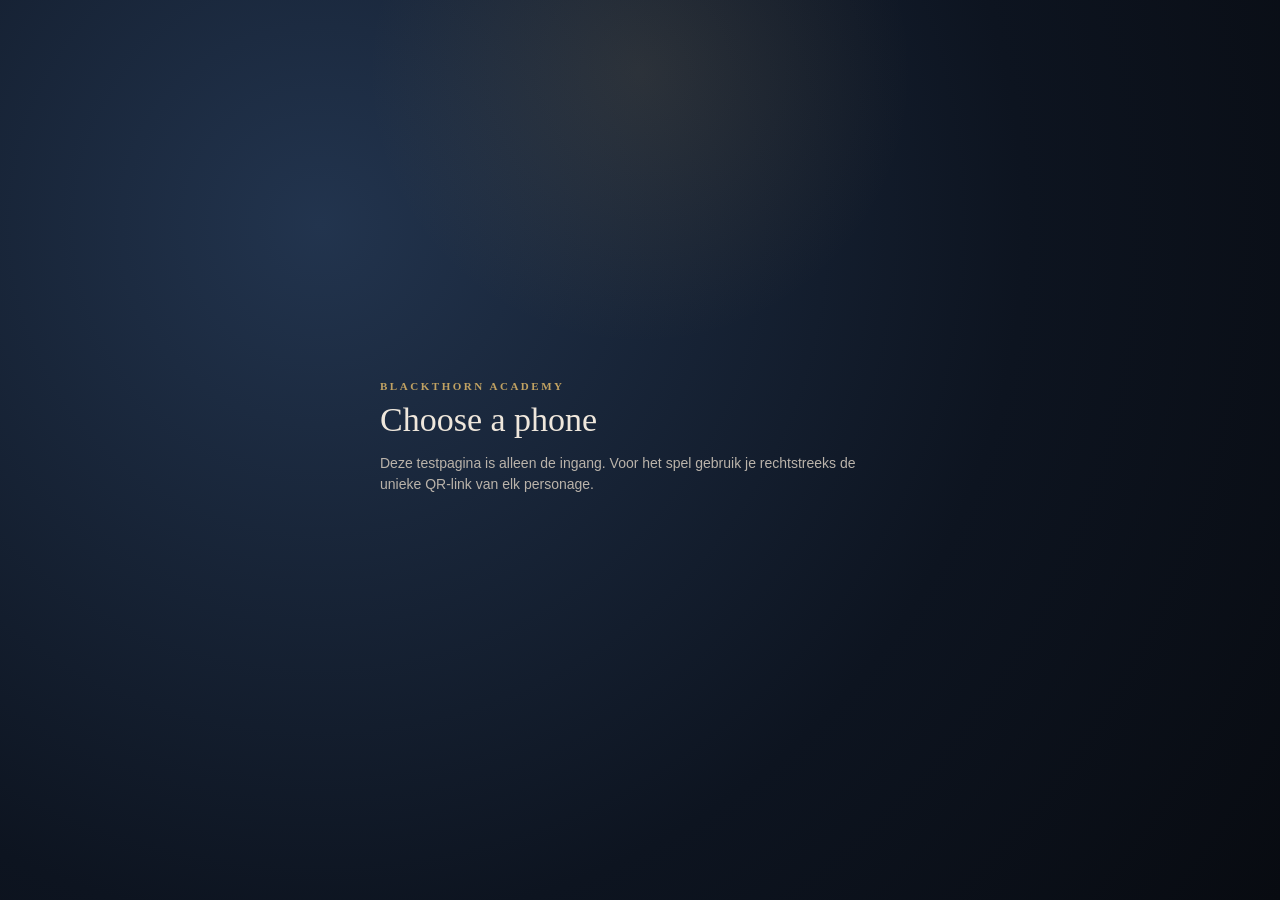
==== commit 763363ca: "Switch work branch phone entry to V6.3 runtime" ====
--- a/index.html
+++ b/index.html
@@ -1,19 +1,7 @@
 <!doctype html>
-<html lang="nl">
-<head>
-  <meta charset="utf-8">
-  <meta name="viewport" content="width=device-width, initial-scale=1, viewport-fit=cover, user-scalable=no">
-  <meta name="theme-color" content="#111318">
-  <meta name="apple-mobile-web-app-capable" content="yes">
-  <meta name="apple-mobile-web-app-status-bar-style" content="black-translucent">
-  <meta name="format-detection" content="telephone=no">
-  <title>Blackthorn Phone</title>
-  <link rel="stylesheet" href="styles.css">
-</head>
-<body>
-  <main id="app"></main>
-  <script src="data.js"></script>
-  <script src="story-v63.js"></script>
-  <script src="app.js"></script>
-</body>
-</html>
+<html lang="nl"><head>
+<meta charset="utf-8"><meta name="viewport" content="width=device-width,initial-scale=1,viewport-fit=cover">
+<meta name="theme-color" content="#0f1217"><title>Blackthorn Phone</title><link rel="stylesheet" href="styles.css">
+</head><body><main id="app"><div class="boot">Blackthorn laden…</div></main>
+<script src="runtime-data.js"></script><script src="game-meta.js"></script><script src="app.js"></script>
+</body></html>
--- a/styles.css
+++ b/styles.css
@@ -684,3 +684,9 @@
   .weekNum{font-size:16px}
   .weekEvent{grid-template-columns:49px 16px 1fr;gap:6px}
 }
+
+/* V6.3 interactive story replies */
+.replyChoices{display:grid;gap:8px;margin:8px 14px 14px}
+.replyChoice{border:1px solid rgba(198,165,106,.38);background:rgba(25,29,35,.92);color:#f8f2e8;padding:12px 14px;border-radius:16px;font:700 13px/1.3 system-ui,-apple-system,"Segoe UI",sans-serif;text-align:left}
+.replyChoice:active{transform:scale(.99)}
+.choiceReply{border-color:rgba(198,165,106,.45)!important}
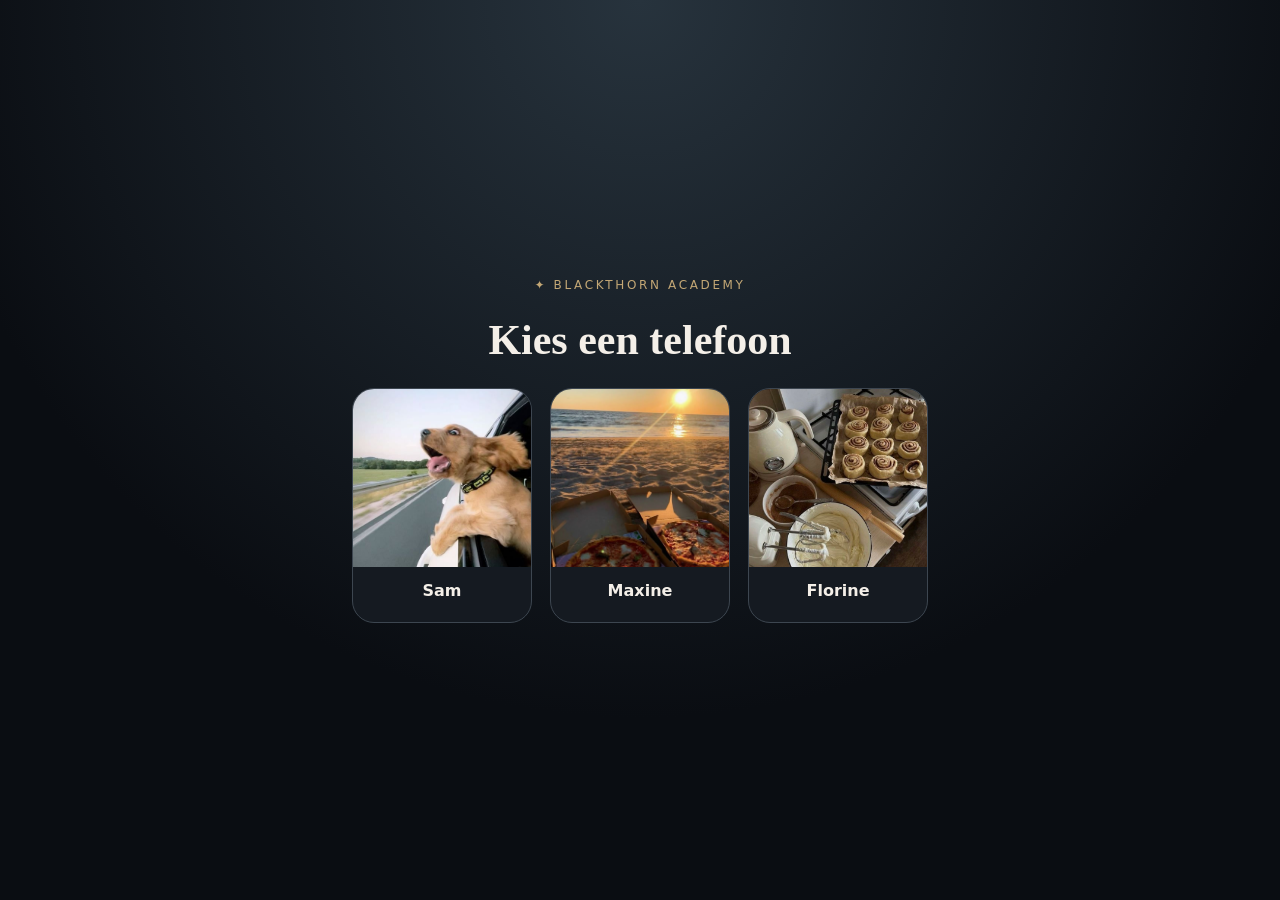
==== commit 4f5e6983: "Load accusation protocol on phones" ====
--- a/index.html
+++ b/index.html
@@ -3,5 +3,5 @@
 <meta charset="utf-8"><meta name="viewport" content="width=device-width,initial-scale=1,viewport-fit=cover">
 <meta name="theme-color" content="#0f1217"><title>Blackthorn Phone</title><link rel="stylesheet" href="styles.css">
 </head><body><main id="app"><div class="boot">Blackthorn laden…</div></main>
-<script src="runtime-data.js"></script><script src="game-meta.js"></script><script src="app.js"></script>
+<script src="runtime-data.js"></script><script src="game-meta.js"></script><script src="accusation.js"></script><script src="app.js"></script>
 </body></html>
--- a/styles.css
+++ b/styles.css
@@ -1,692 +1,2 @@
-:root{
-  --paper:#f6f1e9;--ink:#191716;--muted:#756e68;--line:rgba(32,26,22,.11);
-  --accent:#294d3e;--accent-rgb:41,77,62;--accent-2:#b04c43;
-  --glass:rgba(248,244,238,.74);--shadow:0 14px 38px rgba(20,14,10,.18);
-  --sans:Inter,ui-sans-serif,-apple-system,BlinkMacSystemFont,"Segoe UI",sans-serif;
-  --serif:Georgia,"Times New Roman",serif;
-}
-*{box-sizing:border-box;-webkit-tap-highlight-color:transparent}
-html,body{margin:0;min-height:100%;background:#111;color:var(--ink);font-family:var(--serif)}
-body{min-height:100dvh;overflow-x:hidden;overscroll-behavior:none}
-button,input,textarea{font:inherit} button{touch-action:manipulation}
-#app{min-height:100dvh}
-.theme-sam{--accent:#324c61;--accent-rgb:50,76,97;--accent-2:#a64c45;--icon-cream:#f2eadf;--icon-dark:#314858;--icon-metal:#b98d64}
-.theme-maxine{--accent:#8d536f;--accent-rgb:141,83,111;--accent-2:#b95473;--icon-cream:#f8e9ec;--icon-dark:#70465a;--icon-metal:#c28b9e}
-.theme-florine{--accent:#66543d;--accent-rgb:102,84,61;--accent-2:#70744e;--icon-cream:#efe5d4;--icon-dark:#5a4938;--icon-metal:#ad8b5e}
-
-.phone{min-height:100dvh;position:relative;overflow:hidden;background:#ded8ce center/cover no-repeat}
-.phone::before{content:"";position:absolute;inset:0;background:linear-gradient(to bottom,rgba(255,255,255,.04),rgba(0,0,0,.08));pointer-events:none}
-.home{position:relative;z-index:1;min-height:100dvh;display:flex;flex-direction:column;padding:calc(18px + env(safe-area-inset-top)) 18px calc(18px + env(safe-area-inset-bottom))}
-.homeHeader{display:flex;justify-content:space-between;align-items:center;margin-bottom:24px;color:white;text-shadow:0 2px 10px rgba(0,0,0,.55)}
-.ownerPill{display:flex;align-items:center;gap:8px;background:rgba(15,14,14,.28);border:1px solid rgba(255,255,255,.25);backdrop-filter:blur(14px);padding:8px 11px;border-radius:999px;font-family:var(--sans);font-size:12px;font-weight:750;letter-spacing:.02em}
-.ownerDot{width:8px;height:8px;border-radius:50%;background:#f4dca8;box-shadow:0 0 0 3px rgba(244,220,168,.18)}
-.academyMark{font-size:11px;letter-spacing:.21em;font-family:var(--sans);font-weight:800;opacity:.94}
-.grid{display:grid;grid-template-columns:repeat(4,minmax(0,1fr));gap:21px 12px;align-items:start}
-.appIconBtn{appearance:none;border:0;background:none;padding:0;text-align:center;color:inherit;cursor:pointer;min-width:0}
-.iconTile{
-  position:relative;isolation:isolate;aspect-ratio:1;border-radius:22%;
-  display:grid;place-items:center;overflow:hidden;
-  border:1px solid rgba(255,255,255,.56);
-  box-shadow:0 9px 22px rgba(17,13,10,.22),inset 0 1px rgba(255,255,255,.7),inset 0 -1px rgba(42,27,18,.12);
-  color:#f8f2e8;
-}
-.iconTile::before{
-  content:"";position:absolute;inset:5px;border-radius:18%;
-  border:1px solid rgba(255,255,255,.22);box-shadow:inset 0 0 0 1px rgba(35,24,18,.06);
-  z-index:-1;pointer-events:none;
-}
-.iconTile::after{
-  content:"";position:absolute;inset:0;
-  background:linear-gradient(135deg,rgba(255,255,255,.22),transparent 34%,transparent 68%,rgba(0,0,0,.08));
-  z-index:-2;pointer-events:none;
-}
-.iconTile svg{
-  width:57%;height:57%;stroke:currentColor;fill:none;stroke-width:1.45;
-  stroke-linecap:round;stroke-linejoin:round;filter:drop-shadow(0 1px 0 rgba(255,255,255,.12));
-}
-.iconTile.messages{background:linear-gradient(145deg,var(--icon-dark),color-mix(in srgb,var(--icon-dark) 72%,#171717));color:var(--icon-cream)}
-.iconTile.photos{background:linear-gradient(145deg,var(--icon-cream),color-mix(in srgb,var(--icon-cream) 72%,var(--icon-metal)));color:var(--icon-dark)}
-.iconTile.camera{background:linear-gradient(145deg,#403936,#191716);color:#eee6dc}
-.iconTile.blackthorn{background:linear-gradient(145deg,#1b2b40,#0c1420);color:#d5b579;border-color:rgba(205,176,115,.68)}
-.iconTile.map{background:linear-gradient(145deg,#eee3cf,#c9b89d);color:color-mix(in srgb,var(--accent-2) 82%,#5a4435)}
-.iconTile.notes{background:linear-gradient(145deg,color-mix(in srgb,var(--icon-metal) 78%,#a55f4d),color-mix(in srgb,var(--icon-dark) 78%,#5c342c));color:#f8eee2}
-.iconTile.calendar{background:linear-gradient(145deg,#fbf4e9,#ddcfbc);color:var(--accent-2)}
-.iconTile.calls{background:linear-gradient(145deg,color-mix(in srgb,var(--accent) 68%,#74805e),color-mix(in srgb,var(--accent) 82%,#263228));color:#f4eee4}
-.appIconBtn:active .iconTile{transform:scale(.96);box-shadow:0 5px 14px rgba(17,13,10,.18),inset 0 1px rgba(255,255,255,.64)}
-.theme-sam .iconTile.messages{background:linear-gradient(145deg,#456b87,#273e50)}
-.theme-sam .iconTile.photos{background:linear-gradient(145deg,#f1e9dc,#d8c9b5);color:#8f4c45}
-.theme-sam .iconTile.notes{background:linear-gradient(145deg,#b96056,#8f403b)}
-.theme-sam .iconTile.calls{background:linear-gradient(145deg,#657a6e,#3d564d)}
-.theme-maxine .iconTile.messages{background:linear-gradient(145deg,#a66583,#74455c)}
-.theme-maxine .iconTile.photos{background:linear-gradient(145deg,#f8e8ed,#dfc0cc);color:#77445b}
-.theme-maxine .iconTile.notes{background:linear-gradient(145deg,#b96b82,#87485e)}
-.theme-maxine .iconTile.calls{background:linear-gradient(145deg,#7f776f,#554c48)}
-.theme-florine .iconTile.messages{background:linear-gradient(145deg,#7c674d,#544331)}
-.theme-florine .iconTile.photos{background:linear-gradient(145deg,#f0e4d2,#ceb997);color:#5b4938}
-.theme-florine .iconTile.notes{background:linear-gradient(145deg,#9c7653,#6f523b)}
-.theme-florine .iconTile.calls{background:linear-gradient(145deg,#7b7d5c,#53583e)}
-.label{display:block;margin-top:8px;font-family:var(--sans);font-size:clamp(11px,3vw,14px);font-weight:680;letter-spacing:.01em;color:#fff;text-shadow:0 2px 8px rgba(0,0,0,.9);white-space:nowrap;overflow:hidden;text-overflow:ellipsis}
-.spacer{flex:1;min-height:30px}
-.dock{border-radius:30px;padding:11px;background:rgba(238,232,224,.58);backdrop-filter:blur(22px) saturate(1.08);border:1px solid rgba(255,255,255,.58);display:grid;grid-template-columns:repeat(4,1fr);gap:11px;box-shadow:0 14px 36px rgba(17,13,10,.18),inset 0 1px rgba(255,255,255,.42)}
-.dock .label{display:none}.dock .iconTile{box-shadow:0 5px 14px rgba(0,0,0,.16)}
-
-.screen{min-height:100dvh;background:linear-gradient(#fbf8f3,#efe8de);padding-top:env(safe-area-inset-top)}
-.topbar{position:sticky;top:0;z-index:10;display:grid;grid-template-columns:86px 1fr 86px;align-items:center;padding:10px 12px;background:rgba(250,247,241,.9);backdrop-filter:blur(18px) saturate(1.2);border-bottom:1px solid var(--line)}
-.topbar h1{margin:0;text-align:center;font-size:20px;line-height:1.2}.topbar button{border:0;background:none;color:var(--accent);font-family:var(--sans);font-weight:750;font-size:14px;padding:9px 3px;cursor:pointer;text-align:left}.topbar .right{text-align:right;font-family:var(--sans);font-size:12px;color:var(--muted)}
-.content{padding:17px 15px 40px;max-width:760px;margin:auto}.sectionLabel{font-family:var(--sans);font-size:12px;text-transform:uppercase;letter-spacing:.12em;color:var(--muted);margin:18px 5px 8px}.card{background:rgba(255,252,247,.96);border:1px solid var(--line);border-radius:20px;padding:15px;margin-bottom:11px;box-shadow:0 8px 22px rgba(58,40,25,.055)}.card h3{margin:0 0 5px;font-size:17px}.card p{font-family:var(--sans);color:#645d56;margin:0;line-height:1.45;font-size:14px}.empty{margin:13vh auto 0;max-width:360px;text-align:center;color:#655e58;padding:0 18px}.emptyIcon{width:64px;height:64px;margin:0 auto 15px;border-radius:20px;background:rgba(var(--accent-rgb),.10);display:grid;place-items:center;color:var(--accent)}.emptyIcon svg{width:30px;height:30px;stroke:currentColor;fill:none;stroke-width:1.5}.empty h2{margin:.4rem 0;font-size:22px}.empty p{font-family:var(--sans);line-height:1.5;font-size:14px}.placeholderTag{display:inline-flex;align-items:center;gap:6px;margin-top:14px;background:rgba(var(--accent-rgb),.09);border:1px solid rgba(var(--accent-rgb),.14);color:var(--accent);font-family:var(--sans);font-size:12px;font-weight:700;padding:7px 10px;border-radius:999px}
-
-.searchBar{display:flex;align-items:center;gap:9px;background:#e6dfd6;border-radius:13px;padding:10px 12px;margin-bottom:14px;color:#81776e;font:14px var(--sans)}.searchBar svg{width:16px;height:16px;stroke:currentColor;fill:none}.thread{display:flex;gap:12px;align-items:center;padding:12px 2px;border-bottom:1px solid var(--line)}.avatar{width:48px;height:48px;border-radius:50%;background:linear-gradient(145deg,rgba(var(--accent-rgb),.2),rgba(var(--accent-rgb),.55));display:grid;place-items:center;color:white;font:800 17px var(--sans)}.threadMain{min-width:0;flex:1}.threadTop{display:flex;justify-content:space-between;gap:8px;font-family:var(--sans)}.threadTop b{font-size:15px}.threadTop time{font-size:11px;color:var(--muted)}.threadPreview{font:13px var(--sans);color:var(--muted);white-space:nowrap;overflow:hidden;text-overflow:ellipsis;margin-top:3px}
-
-.photoHeader{display:flex;justify-content:space-between;align-items:flex-end;margin-bottom:13px}.photoHeader h2{margin:0;font-size:25px}.photoHeader span{font:12px var(--sans);color:var(--muted)}.photosGrid{display:grid;grid-template-columns:repeat(3,1fr);gap:3px;border-radius:14px;overflow:hidden}.photosGrid button{border:0;padding:0;background:#d9d1c8;aspect-ratio:1;overflow:hidden;cursor:pointer}.photosGrid img{width:100%;height:100%;object-fit:cover;display:block}.viewer{position:fixed;inset:0;z-index:40;background:#0b0c0e;display:flex;flex-direction:column}.viewerTop{height:calc(56px + env(safe-area-inset-top));padding:calc(9px + env(safe-area-inset-top)) 12px 8px;display:grid;grid-template-columns:1fr auto 1fr;align-items:center;color:white;font:13px var(--sans)}.viewerTop button{justify-self:start;border:0;background:rgba(255,255,255,.12);color:white;border-radius:999px;padding:8px 12px}.viewerTop span{opacity:.78}.viewer img{width:100%;height:calc(100dvh - 56px - env(safe-area-inset-top));object-fit:contain}
-
-.notesIntro{display:flex;gap:11px;align-items:center;margin-bottom:12px}.notesIntro .roundIcon{width:40px;height:40px;border-radius:50%;background:rgba(var(--accent-rgb),.12);display:grid;place-items:center;color:var(--accent)}.notesIntro b{display:block}.notesIntro small{font:12px var(--sans);color:var(--muted)}.noteArea{width:100%;min-height:61dvh;border:1px solid var(--line);outline:none;resize:none;background:#fffaf1;border-radius:20px;padding:19px;box-shadow:0 8px 24px rgba(0,0,0,.05);font:16px/1.62 var(--serif);color:#29231f}.noteArea:focus{border-color:rgba(var(--accent-rgb),.32);box-shadow:0 0 0 4px rgba(var(--accent-rgb),.06)}
-
-.calendarList .day{display:flex;gap:14px;align-items:center}.dateBox{width:60px;flex:0 0 60px;text-align:center;border-radius:15px;padding:8px 6px;background:#fff;border:1px solid var(--line);font-family:var(--sans)}.dateBox small{font-size:10px;color:var(--accent);font-weight:800}.dateBox b{display:block;font-size:24px}.event{flex:1}.event strong{display:block;margin-bottom:4px}.event span{font:13px var(--sans);color:#746a61}.callRow{display:flex;align-items:center;gap:12px}.callIcon{width:39px;height:39px;border-radius:50%;display:grid;place-items:center;background:rgba(var(--accent-rgb),.1);color:var(--accent)}.callMeta{flex:1}.callMeta b{display:block}.callMeta span,.callRow time{font:12px var(--sans);color:var(--muted)}
-
-.mapStage{height:min(61dvh,620px);border-radius:22px;overflow:hidden;position:relative;background:#e9dfcd;border:1px solid #c8b99e;box-shadow:var(--shadow)}.mapPaper{position:absolute;inset:0;background:radial-gradient(circle at 25% 25%,rgba(74,112,74,.18),transparent 16%),radial-gradient(circle at 75% 72%,rgba(74,112,74,.14),transparent 17%),linear-gradient(32deg,transparent 45%,rgba(105,95,78,.24) 46% 48%,transparent 49%),linear-gradient(112deg,transparent 55%,rgba(105,95,78,.18) 56% 58%,transparent 59%),#ece3d2}.mapBuilding{position:absolute;left:27%;top:24%;width:48%;height:41%;border:2px solid #786e5d;border-radius:5px;transform:rotate(-7deg);box-shadow:inset 0 0 0 7px rgba(120,110,93,.08)}.mapBuilding::before,.mapBuilding::after{content:"";position:absolute;border:2px solid #786e5d;background:rgba(255,255,255,.12)}.mapBuilding::before{width:34%;height:46%;left:-27%;top:24%}.mapBuilding::after{width:26%;height:38%;right:-21%;top:12%}.pin{position:absolute;width:33px;height:33px;border-radius:50% 50% 50% 0;background:var(--accent-2);transform:rotate(-45deg);left:48%;top:42%;box-shadow:0 5px 12px rgba(0,0,0,.2)}.pin:after{content:"";width:11px;height:11px;background:#f5ead7;border-radius:50%;position:absolute;left:11px;top:11px}.mapLegend{position:absolute;left:12px;right:12px;bottom:12px;background:rgba(255,252,247,.9);backdrop-filter:blur(12px);border-radius:15px;padding:11px 13px;border:1px solid rgba(255,255,255,.7);font:12px var(--sans);color:#625b55}
-
-.baHero{position:relative;overflow:hidden;background:linear-gradient(145deg,#17263b,#0b1422);color:#ead9b2;border-radius:24px;padding:22px;border:1px solid rgba(190,155,86,.55);box-shadow:var(--shadow)}.baHero::after{content:"✦";position:absolute;font-size:120px;right:-18px;top:-35px;opacity:.06}.baCrest{width:52px;height:52px;border:1px solid rgba(211,177,108,.5);border-radius:18px;display:grid;place-items:center;font-size:25px}.baHero h2{margin:14px 0 5px;font-size:24px}.baHero p{color:#d7c9a9;font:14px/1.45 var(--sans);margin:0}.baGrid{display:grid;grid-template-columns:1fr 1fr;gap:10px;margin-top:13px}.baTile{appearance:none;text-align:left;background:#fffaf3;border:1px solid var(--line);border-radius:18px;padding:15px;color:inherit}.baTile b{display:block;margin-bottom:4px}.baTile span{font:12px var(--sans);color:#756b63}.baTile .mini{display:block;color:var(--accent);font-size:19px;margin-bottom:10px}
-
-.cameraScreen{min-height:100dvh;background:#050607;display:flex;flex-direction:column;color:#fff;padding-top:env(safe-area-inset-top)}.cameraVideo{flex:1;position:relative;background:radial-gradient(circle at 50% 35%,#24322f,#070809 70%);display:grid;place-items:center;overflow:hidden}.cameraVideo video{position:absolute;inset:0;width:100%;height:100%;object-fit:cover}.camMessage{position:relative;z-index:2;font:14px/1.45 var(--sans);text-align:center;color:#c7c7c7;padding:25px}.camControls{height:128px;display:grid;grid-template-columns:1fr 1fr 1fr;align-items:center;padding:0 25px env(safe-area-inset-bottom)}.shutter{justify-self:center;width:70px;height:70px;border-radius:50%;border:5px solid #fff;background:transparent;position:relative}.shutter::after{content:"";position:absolute;inset:5px;border-radius:50%;background:white}.camBack{justify-self:start;border:0;background:#20242a;color:#fff;padding:10px 13px;border-radius:999px;font:700 13px var(--sans)}.camGallery{justify-self:end;width:51px;height:51px;border-radius:15px;border:1px solid rgba(255,255,255,.22);background:#20242a;color:#fff;font-size:22px}.flash{position:absolute;inset:0;background:white;opacity:0;pointer-events:none;transition:opacity .12s;z-index:3}.flash.on{opacity:.88}
-
-.characterPicker{min-height:100dvh;background:radial-gradient(circle at 30% 10%,#263d42,#101318 58%);color:#efe7dc;display:grid;place-items:center;padding:25px}.pickerBox{max-width:520px;width:100%}.pickerKicker{font:800 11px var(--sans);letter-spacing:.22em;color:#c8a96e}.pickerBox h1{font-size:34px;margin:9px 0 8px}.pickerBox p{font:14px/1.5 var(--sans);color:#bab3aa}.pickerButtons{display:grid;gap:12px;margin-top:25px}.pickerButtons a{text-decoration:none;color:#151311;background:#efe8dd;padding:17px 18px;border-radius:17px;font-weight:700;display:flex;justify-content:space-between;box-shadow:0 10px 26px rgba(0,0,0,.2)}.pickerButtons span{opacity:.5}
-
-.lockOverlay{position:fixed;inset:0;z-index:60;background:rgba(5,6,7,.65);backdrop-filter:blur(8px);display:grid;place-items:center;padding:22px}.lockCard{width:min(100%,340px);background:#faf5ed;border-radius:24px;padding:22px;box-shadow:0 25px 70px rgba(0,0,0,.35);text-align:center}.lockCard h2{margin:4px 0 7px}.lockCard p{font:13px/1.45 var(--sans);color:var(--muted)}.lockCard input{width:100%;border:1px solid var(--line);background:#fff;border-radius:13px;padding:12px;text-align:center;font:700 20px var(--sans);letter-spacing:.18em;outline:none}.lockActions{display:grid;grid-template-columns:1fr 1fr;gap:9px;margin-top:13px}.lockActions button{border:0;border-radius:13px;padding:11px;font:700 13px var(--sans)}.lockActions .unlock{background:var(--accent);color:white}.lockError{min-height:18px;color:#9c3838;font:12px var(--sans);margin-top:7px}
-
-@media(max-width:380px){.home{padding-left:12px;padding-right:12px}.grid{gap:16px 9px}.label{font-size:11px}.dock{padding:9px}.topbar{grid-template-columns:74px 1fr 74px}.content{padding-left:12px;padding-right:12px}}
-@media(min-width:650px){.home{max-width:520px;margin:auto}.phone{background-size:auto 100%;background-color:#171717}.screen .content{padding-top:22px}}
-@media(orientation:landscape) and (max-height:500px){.home{padding-top:10px}.grid{gap:11px}.dock{margin-top:12px}}
-@media(prefers-reduced-motion:reduce){*{scroll-behavior:auto!important;transition:none!important}}
-
-.listCard{background:rgba(255,252,247,.96);border:1px solid var(--line);border-radius:20px;overflow:hidden;box-shadow:0 8px 22px rgba(58,40,25,.055)}
-.thread{width:100%;display:flex;gap:12px;align-items:center;padding:12px 14px;border:0;border-bottom:1px solid var(--line);background:transparent;text-align:left;color:inherit;cursor:pointer}.thread:last-child{border-bottom:0}.thread:active,.mapRow:active,.baTile:active{background:rgba(var(--accent-rgb),.07)}
-.chevron{font:24px/1 var(--sans);color:#aaa19a;margin-left:3px}.conversation{padding:3px 0 18px}.bubbleRow{display:flex;margin:8px 0}.bubbleRow.mine{justify-content:flex-end}.bubble{max-width:78%;padding:10px 12px;border-radius:18px;background:#e7e1d9;font-family:var(--sans);font-size:14px;line-height:1.42}.mine .bubble{background:var(--accent);color:white;border-bottom-right-radius:6px}.theirs .bubble{border-bottom-left-radius:6px}.bubble p{margin:0}.bubble time{display:block;text-align:right;font-size:10px;opacity:.62;margin-top:4px}
-.mapRow{width:100%;display:grid;grid-template-columns:18px 1fr auto;gap:11px;align-items:center;border:0;border-bottom:1px solid var(--line);padding:13px 14px;background:transparent;text-align:left;color:inherit}.mapRow:last-child{border-bottom:0}.mapDot{width:11px;height:11px;border-radius:50%;background:var(--accent-2);box-shadow:0 0 0 4px rgba(var(--accent-rgb),.07)}.mapRow b{display:block}.mapRow small{display:block;font:12px/1.35 var(--sans);color:var(--muted);margin-top:2px}.event p{margin:7px 0 0;font:13px/1.4 var(--sans);color:var(--muted)}
-.lockGlyph{width:46px;height:46px;margin:0 auto 7px;border-radius:50%;display:grid;place-items:center;background:rgba(var(--accent-rgb),.1);color:var(--accent);font-size:21px}
-@supports (height:100svh){.phone,.home,.screen,.cameraScreen,.characterPicker{min-height:100svh}}
-
-.bubbleSender{display:block;margin:0 0 4px;font:700 10px var(--sans);letter-spacing:.04em;opacity:.65}
-.gmStages{display:grid;grid-template-columns:1fr 1fr;gap:9px;margin:12px 0 18px}
-.gmStage{appearance:none;border:1px solid var(--line);background:#fffaf3;color:var(--ink);border-radius:14px;padding:12px 10px;font:700 12px var(--sans);letter-spacing:.03em;box-shadow:0 5px 14px rgba(58,40,25,.05)}
-.gmStage.active{background:var(--accent);color:#fff;border-color:var(--accent)}
-
-
-/* ===== Blackthorn Academy visual polish ===== */
-:root{
-  --academy-navy:#111b2c;
-  --academy-navy-2:#17243a;
-  --academy-gold:#b89558;
-  --academy-gold-soft:#d6bf91;
-  --academy-parchment:#f3ecdf;
-  --academy-parchment-2:#e8decf;
-  --academy-ink:#211d1a;
-  --academy-line:rgba(116,88,51,.22);
-}
-html,body{
-  background:
-    radial-gradient(circle at 50% -20%,#27354a 0,#121722 42%,#090b10 100%);
-}
-.phone::after{
-  content:"";position:absolute;inset:0;pointer-events:none;z-index:0;
-  background:
-    linear-gradient(to bottom,rgba(8,12,18,.12),transparent 25%,transparent 72%,rgba(7,9,13,.18)),
-    radial-gradient(circle at 50% 8%,rgba(214,191,145,.08),transparent 22%);
-}
-.homeHeader{
-  align-items:flex-start;
-  margin-bottom:28px;
-}
-.ownerPill{
-  background:linear-gradient(145deg,rgba(14,20,29,.67),rgba(27,31,37,.48));
-  border-color:rgba(221,204,169,.35);
-  box-shadow:0 8px 24px rgba(0,0,0,.16),inset 0 1px rgba(255,255,255,.12);
-  color:#f6efe4;
-}
-.ownerDot{
-  background:var(--academy-gold-soft);
-  box-shadow:0 0 0 3px rgba(214,191,145,.15),0 0 12px rgba(214,191,145,.32);
-}
-.academyMark{
-  display:flex;align-items:center;gap:7px;
-  padding:7px 9px;
-  color:#f4ead7;
-  background:rgba(10,15,23,.28);
-  border:1px solid rgba(224,202,158,.19);
-  border-radius:999px;
-  backdrop-filter:blur(12px);
-  font-family:Georgia,"Times New Roman",serif;
-  font-size:10px;
-  letter-spacing:.19em;
-  font-weight:700;
-}
-.academySigil{
-  font-size:10px;
-  color:#d4b978;
-  text-shadow:0 0 10px rgba(212,185,120,.55);
-}
-.iconTile{
-  border-radius:21%;
-  border-color:rgba(244,234,215,.55);
-  box-shadow:
-    0 10px 24px rgba(6,7,10,.26),
-    inset 0 1px rgba(255,255,255,.7),
-    inset 0 -1px rgba(33,25,17,.14);
-}
-.iconTile::before{
-  inset:5px;
-  border-color:rgba(244,232,205,.28);
-}
-.iconTile::after{
-  background:
-    radial-gradient(circle at 27% 18%,rgba(255,255,255,.26),transparent 22%),
-    linear-gradient(135deg,rgba(255,255,255,.13),transparent 38%,rgba(12,8,4,.1));
-}
-.iconTile.blackthorn{
-  background:
-    radial-gradient(circle at 50% 22%,rgba(195,158,88,.13),transparent 33%),
-    linear-gradient(145deg,#1d304c,#0c1421);
-  color:#d7ba78;
-  box-shadow:0 10px 24px rgba(6,8,13,.32),inset 0 0 0 1px rgba(193,158,88,.18);
-}
-.label{
-  font-family:Georgia,"Times New Roman",serif;
-  font-weight:600;
-  letter-spacing:.015em;
-}
-.dock{
-  background:linear-gradient(145deg,rgba(244,237,226,.72),rgba(212,199,179,.55));
-  border-color:rgba(255,248,236,.68);
-  box-shadow:0 16px 38px rgba(9,9,12,.22),inset 0 1px rgba(255,255,255,.55);
-}
-
-/* Interior apps: midnight header + parchment body */
-.screen{
-  background:
-    radial-gradient(circle at 50% -10%,rgba(186,151,87,.12),transparent 28%),
-    linear-gradient(180deg,#ece3d5 0,#f4eee5 25%,#e9dfd1 100%);
-  color:var(--academy-ink);
-}
-.screen::before{
-  content:"";position:fixed;inset:0;pointer-events:none;opacity:.20;
-  background-image:
-    linear-gradient(90deg,transparent 49.6%,rgba(93,66,38,.05) 50%,transparent 50.4%),
-    radial-gradient(circle at 20% 20%,rgba(120,88,50,.08) 0 1px,transparent 1.4px);
-  background-size:100% 100%,18px 18px;
-}
-.topbar{
-  min-height:62px;
-  grid-template-columns:82px 1fr 82px;
-  background:
-    linear-gradient(180deg,rgba(16,28,45,.97),rgba(12,21,34,.96));
-  border-bottom:1px solid rgba(190,155,86,.46);
-  box-shadow:0 5px 18px rgba(6,10,16,.18);
-}
-.topbar button{
-  color:#d7bd89;
-  font-family:var(--serif);
-  font-weight:600;
-}
-.topbar .right{
-  color:#b8a98f;
-  font-family:var(--serif);
-  letter-spacing:.03em;
-}
-.titleWrap{
-  min-width:0;display:flex;align-items:center;justify-content:center;gap:9px;
-  color:#f2e7d4;
-}
-.titleWrap h1{
-  color:#f3eadb;
-  font-family:Georgia,"Times New Roman",serif;
-  font-size:19px;
-  font-weight:600;
-  letter-spacing:.01em;
-  text-shadow:0 1px 8px rgba(0,0,0,.35);
-}
-.titleRune{
-  color:#b9995f;
-  font-size:8px;
-  opacity:.8;
-}
-.content{position:relative;z-index:1;padding-top:20px}
-.sectionLabel{
-  color:#74634e;
-  font-family:Georgia,"Times New Roman",serif;
-  font-size:11px;
-  font-weight:700;
-  letter-spacing:.17em;
-}
-.card,.listCard{
-  background:
-    linear-gradient(145deg,rgba(255,252,246,.95),rgba(239,230,216,.96));
-  border:1px solid var(--academy-line);
-  box-shadow:
-    0 8px 22px rgba(52,38,23,.065),
-    inset 0 1px rgba(255,255,255,.8);
-}
-.card{
-  border-radius:16px;
-  position:relative;
-  overflow:hidden;
-}
-.card::before{
-  content:"";position:absolute;left:0;top:0;bottom:0;width:2px;
-  background:linear-gradient(#c6a66b,#8c6f42);
-  opacity:.42;
-}
-.card h3{
-  color:#2b241e;
-  font-family:Georgia,"Times New Roman",serif;
-  font-weight:600;
-}
-.card p{color:#655a4c}
-.listCard{border-radius:16px}
-.searchBar{
-  color:#756957;
-  background:rgba(224,214,199,.78);
-  border:1px solid rgba(115,85,52,.12);
-  box-shadow:inset 0 1px rgba(255,255,255,.5);
-}
-.thread{padding:14px}
-.threadTop b{
-  font-family:Georgia,"Times New Roman",serif;
-  font-weight:600;
-  color:#2b251f;
-}
-.avatar{
-  background:
-    radial-gradient(circle at 35% 30%,rgba(224,202,158,.45),transparent 26%),
-    linear-gradient(145deg,var(--accent),color-mix(in srgb,var(--accent) 68%,#17191e));
-  border:1px solid rgba(130,98,58,.20);
-  box-shadow:inset 0 1px rgba(255,255,255,.22);
-  font-family:Georgia,"Times New Roman",serif;
-  font-weight:600;
-}
-.bubble{
-  background:linear-gradient(145deg,#e7ddd0,#dcd1c2);
-  border:1px solid rgba(105,79,51,.12);
-  box-shadow:0 4px 12px rgba(56,40,24,.05);
-}
-.mine .bubble{
-  background:linear-gradient(145deg,var(--accent),color-mix(in srgb,var(--accent) 74%,#17191c));
-  border-color:rgba(255,255,255,.12);
-}
-.bubbleSender{
-  color:#765e3d;
-  font-family:Georgia,"Times New Roman",serif;
-  font-size:11px;
-}
-.mine .bubbleSender{color:rgba(255,255,255,.74)}
-.photoHeader h2{
-  font-family:Georgia,"Times New Roman",serif;
-  font-weight:600;
-  letter-spacing:.01em;
-}
-.photosGrid{
-  gap:4px;
-  padding:4px;
-  background:#d5c8b6;
-  border:1px solid rgba(100,75,48,.14);
-  border-radius:18px;
-  box-shadow:0 10px 28px rgba(42,31,21,.10);
-}
-.photosGrid button{border-radius:8px}
-.noteArea{
-  background:
-    repeating-linear-gradient(to bottom,#fffaf0 0,#fffaf0 30px,#d9cdbb 31px);
-  border-color:rgba(112,84,52,.20);
-  border-radius:16px;
-  box-shadow:0 9px 28px rgba(46,34,21,.08),inset 0 1px rgba(255,255,255,.8);
-  color:#302820;
-}
-.notesIntro .roundIcon{
-  border:1px solid rgba(112,84,52,.15);
-  background:#e5d7c4;
-}
-.calendarList .day{border-left:0}
-.dateBox{
-  background:linear-gradient(#1c2d48,#121f33);
-  color:#f2e8d8;
-  border:1px solid rgba(188,153,87,.45);
-  box-shadow:0 5px 14px rgba(8,13,21,.18);
-}
-.dateBox small{color:#d4b878}
-.event strong{
-  font-family:Georgia,"Times New Roman",serif;
-  font-weight:600;
-}
-.callIcon{
-  background:linear-gradient(145deg,#e7dac6,#d4c1a7);
-  border:1px solid rgba(101,76,48,.13);
-  color:var(--accent);
-}
-.callRow{
-  padding:13px 14px;
-  border-bottom:1px solid rgba(88,65,40,.10);
-}
-.callRow:last-child{border-bottom:0}
-
-/* Blackthorn portal */
-.baHero{
-  background:
-    radial-gradient(circle at 76% 12%,rgba(195,158,88,.20),transparent 28%),
-    linear-gradient(145deg,#1a2b46,#0b1422 75%);
-  color:#eadbbc;
-  border:1px solid rgba(190,155,86,.62);
-  border-radius:19px;
-  padding:24px 22px 23px;
-  box-shadow:0 18px 40px rgba(7,11,18,.24),inset 0 0 0 1px rgba(255,255,255,.025);
-}
-.baHero::before{
-  content:"";position:absolute;inset:8px;border:1px solid rgba(194,159,91,.16);border-radius:13px;pointer-events:none;
-}
-.baHero::after{
-  content:"✦";right:-9px;top:-37px;font-size:150px;color:#d2ac65;opacity:.055;
-}
-.baCrest{
-  width:58px;height:58px;
-  border:1px solid rgba(211,177,108,.62);
-  border-radius:50%;
-  color:#d6b873;
-  font-size:22px;
-  box-shadow:0 0 0 5px rgba(188,153,87,.06),inset 0 0 18px rgba(188,153,87,.06);
-}
-.baCrest span{filter:drop-shadow(0 0 9px rgba(213,181,117,.34))}
-.baKicker{
-  margin-top:16px;
-  color:#a99369;
-  font:700 8px var(--sans);
-  letter-spacing:.18em;
-}
-.baHero h2{
-  margin:5px 0 6px;
-  font-family:Georgia,"Times New Roman",serif;
-  font-size:26px;
-  font-weight:600;
-}
-.baGrid{gap:9px}
-.baTile{
-  position:relative;
-  overflow:hidden;
-  background:linear-gradient(145deg,#fbf6ec,#e9dece);
-  border:1px solid rgba(111,83,49,.17);
-  border-radius:15px;
-  min-height:104px;
-  box-shadow:0 6px 16px rgba(56,40,24,.06),inset 0 1px rgba(255,255,255,.75);
-}
-.baTile::after{
-  content:"✦";position:absolute;right:9px;bottom:3px;font-size:28px;color:#957849;opacity:.07;
-}
-.baTile b{
-  font-family:Georgia,"Times New Roman",serif;
-  font-weight:600;
-  color:#342b23;
-}
-.baTile .mini{color:#9b7847}
-
-/* Academy map */
-.mapStage{
-  height:min(52dvh,540px);
-  border-radius:16px;
-  background:#dfd1bb;
-  border:1px solid rgba(101,76,44,.30);
-  box-shadow:0 14px 34px rgba(47,33,19,.15),inset 0 0 0 5px rgba(255,250,238,.26);
-}
-.mapPaper{
-  background:
-    radial-gradient(circle at 18% 18%,rgba(61,91,65,.14),transparent 13%),
-    radial-gradient(circle at 78% 71%,rgba(61,91,65,.12),transparent 16%),
-    repeating-linear-gradient(0deg,rgba(91,70,44,.035) 0 1px,transparent 1px 9px),
-    repeating-linear-gradient(90deg,rgba(91,70,44,.025) 0 1px,transparent 1px 12px),
-    #e7dcc8;
-}
-.mapBuilding,.mapBuilding::before,.mapBuilding::after{
-  border-color:#76664f;
-}
-.mapBuilding{
-  box-shadow:inset 0 0 0 6px rgba(116,96,69,.08),0 2px 0 rgba(255,255,255,.25);
-}
-.mapCompass{
-  position:absolute;right:18px;top:17px;
-  width:36px;height:36px;border-radius:50%;
-  display:grid;place-items:center;
-  border:1px solid rgba(100,73,42,.42);
-  color:#80663d;
-  font-size:12px;
-  box-shadow:inset 0 0 0 4px rgba(255,248,233,.30);
-}
-.mapLegend{
-  left:14px;right:14px;bottom:14px;
-  display:flex;flex-direction:column;gap:2px;
-  background:rgba(244,237,224,.91);
-  border:1px solid rgba(115,86,50,.18);
-  border-radius:12px;
-  color:#5e5345;
-}
-.mapLegend b{
-  color:#3b332b;
-  font-family:Georgia,"Times New Roman",serif;
-  font-size:11px;
-  letter-spacing:.10em;
-}
-.mapLegend span{font-size:11px}
-.mapDot{
-  background:#9a7542;
-  box-shadow:0 0 0 4px rgba(154,117,66,.10);
-}
-.mapRow b{
-  font-family:Georgia,"Times New Roman",serif;
-  font-weight:600;
-}
-
-/* Picker + production controls */
-.characterPicker{
-  background:
-    radial-gradient(circle at 50% 8%,rgba(181,145,77,.13),transparent 26%),
-    radial-gradient(circle at 25% 25%,#22344e,#0d1420 60%,#080b11);
-}
-.pickerKicker{
-  color:#c1a262;
-  font-family:Georgia,"Times New Roman",serif;
-  letter-spacing:.23em;
-}
-.pickerBox h1{
-  font-family:Georgia,"Times New Roman",serif;
-  font-weight:500;
-}
-.pickerButtons a{
-  background:linear-gradient(145deg,#f3ecdf,#dccfbd);
-  border:1px solid rgba(202,171,111,.30);
-  color:#29231d;
-}
-.gmStage{
-  background:linear-gradient(145deg,#fbf6ec,#e7dccb);
-  border-color:rgba(111,83,49,.17);
-}
-.gmStage.active{
-  background:linear-gradient(145deg,#1d304b,#111d2f);
-  color:#e8d9bc;
-  border-color:#a88951;
-}
-
-@media(max-width:380px){
-  .topbar{grid-template-columns:72px 1fr 72px}
-  .titleRune{display:none}
-  .academyMark{font-size:9px}
-}
-
-
-/* ===== Weekly Blackthorn timetable ===== */
-.weekCalendar{padding-bottom:20px}
-.weekHeader{
-  display:grid;grid-template-columns:42px 1fr 42px;align-items:center;
-  margin:2px 0 14px;
-}
-.weekTitle{text-align:center}
-.weekTitle h2{
-  margin:2px 0 1px;
-  font-family:Georgia,"Times New Roman",serif;
-  font-size:25px;font-weight:600;color:#2c251f;
-}
-.weekTitle small{
-  font:11px var(--sans);letter-spacing:.05em;color:#7a6d5d;
-}
-.weekKicker{
-  display:block;
-  font:700 8px var(--sans);letter-spacing:.18em;color:#9b7d4c;
-}
-.weekNav{
-  width:36px;height:36px;border-radius:50%;
-  border:1px solid rgba(113,85,50,.18);
-  background:linear-gradient(145deg,#fbf6ec,#e7dccb);
-  color:#7f6847;font:26px/1 Georgia,serif;
-  box-shadow:0 4px 12px rgba(49,35,21,.08),inset 0 1px rgba(255,255,255,.72);
-}
-.weekNav.ghost{display:block}
-.weekStrip{
-  display:grid;grid-template-columns:repeat(7,1fr);gap:5px;
-  padding:7px;
-  background:linear-gradient(145deg,#e6dac8,#d7c7b2);
-  border:1px solid rgba(111,84,50,.15);
-  border-radius:16px;
-  box-shadow:0 8px 20px rgba(51,37,23,.08),inset 0 1px rgba(255,255,255,.5);
-  overflow:hidden;
-}
-.weekDay{
-  position:relative;
-  min-width:0;
-  border:0;background:transparent;
-  border-radius:11px;
-  padding:8px 2px 7px;
-  color:#5e5448;
-  display:flex;flex-direction:column;align-items:center;gap:2px;
-}
-.weekDay.active{
-  background:linear-gradient(180deg,#1d304a,#111d2f);
-  color:#f2e7d5;
-  box-shadow:0 5px 14px rgba(9,13,20,.24),inset 0 0 0 1px rgba(193,158,88,.24);
-}
-.weekDow{
-  font:700 8px var(--sans);letter-spacing:.08em;opacity:.78;
-}
-.weekNum{
-  font:600 17px Georgia,"Times New Roman",serif;
-}
-.weekDots{height:5px;display:flex;align-items:center}
-.weekDots i{
-  display:block;width:4px;height:4px;border-radius:50%;
-  background:#9a7542;
-}
-.weekDay.active .weekDots i{background:#d9bc83}
-.dayHeading{
-  margin:20px 2px 8px;
-  display:flex;align-items:center;justify-content:space-between;
-  border-bottom:1px solid rgba(111,84,50,.14);
-  padding-bottom:8px;
-}
-.dayHeading span{
-  font:700 9px var(--sans);letter-spacing:.16em;color:#9b7d4c;
-}
-.dayHeading h3{
-  margin:1px 0 0;
-  font:600 23px Georgia,"Times New Roman",serif;color:#302820;
-}
-.dayHeadingMark{
-  width:34px;height:34px;border-radius:50%;
-  display:grid;place-items:center;
-  color:#9b7d4c;
-  border:1px solid rgba(111,84,50,.16);
-  background:#eee3d1;
-  box-shadow:inset 0 1px rgba(255,255,255,.65);
-}
-.weekSchedule{position:relative}
-.weekEvent{
-  display:grid;
-  grid-template-columns:55px 18px 1fr;
-  gap:8px;
-  align-items:stretch;
-  min-height:92px;
-}
-.weekTime{
-  padding-top:14px;
-  text-align:right;
-  color:#6f6354;
-  font:700 11px var(--sans);
-}
-.weekEventLine{
-  position:relative;
-}
-.weekEventLine::before{
-  content:"";
-  position:absolute;
-  left:8px;top:0;bottom:0;
-  width:1px;
-  background:linear-gradient(#c6a66b,#d9ccb7);
-}
-.weekEventLine span{
-  position:absolute;left:3px;top:18px;
-  width:11px;height:11px;border-radius:50%;
-  background:#f0e7d9;
-  border:2px solid #9b7a49;
-  box-shadow:0 0 0 3px #eee4d5;
-}
-.weekEventBody{
-  margin:5px 0 8px;
-  padding:13px 14px;
-  border-radius:14px;
-  background:linear-gradient(145deg,rgba(255,252,246,.96),rgba(236,227,213,.97));
-  border:1px solid rgba(112,84,50,.14);
-  box-shadow:0 6px 16px rgba(49,35,21,.055),inset 0 1px rgba(255,255,255,.75);
-}
-.weekEventBody h3{
-  margin:0 0 4px;
-  font:600 16px Georgia,"Times New Roman",serif;
-  color:#2f2821;
-}
-.weekMeta{
-  color:#8c724a;
-  font:700 10px var(--sans);
-  letter-spacing:.03em;
-}
-.weekEventBody p{
-  margin:6px 0 0;
-  color:#685d50;
-  font:12px/1.45 var(--sans);
-}
-.weekEvent.special .weekEventBody{
-  background:
-    radial-gradient(circle at 92% 12%,rgba(193,158,88,.10),transparent 22%),
-    linear-gradient(145deg,#f9f0df,#e9dcc6);
-  border-color:rgba(163,124,66,.28);
-}
-.weekEvent.special .weekEventLine span{
-  background:#ae8a50;border-color:#7d6139;
-  box-shadow:0 0 0 3px #eee4d5,0 0 10px rgba(174,138,80,.22);
-}
-.calendarFree{
-  margin-top:14px;
-  padding:28px 18px;
-  text-align:center;
-  border:1px dashed rgba(112,84,50,.22);
-  border-radius:16px;
-  background:rgba(248,242,231,.65);
-  color:#716453;
-}
-.calendarFree span{color:#a2824f}
-.calendarFree h3{
-  margin:8px 0 4px;
-  font:600 18px Georgia,"Times New Roman",serif;
-}
-.calendarFree p{margin:0;font:12px var(--sans)}
-@media(max-width:380px){
-  .weekStrip{gap:3px;padding:6px}
-  .weekDay{padding-left:0;padding-right:0}
-  .weekNum{font-size:16px}
-  .weekEvent{grid-template-columns:49px 16px 1fr;gap:6px}
-}
-
-/* V6.3 interactive story replies */
-.replyChoices{display:grid;gap:8px;margin:8px 14px 14px}
-.replyChoice{border:1px solid rgba(198,165,106,.38);background:rgba(25,29,35,.92);color:#f8f2e8;padding:12px 14px;border-radius:16px;font:700 13px/1.3 system-ui,-apple-system,"Segoe UI",sans-serif;text-align:left}
-.replyChoice:active{transform:scale(.99)}
-.choiceReply{border-color:rgba(198,165,106,.45)!important}
+*{box-sizing:border-box}html,body{margin:0;background:#090b0f;color:#f4efe8;font-family:Inter,system-ui,-apple-system,"Segoe UI",sans-serif}button,a,select,textarea{font:inherit}.boot,.loadError{min-height:100vh;display:grid;place-content:center;text-align:center}.picker{min-height:100vh;display:grid;place-content:center;gap:24px;padding:32px;background:radial-gradient(circle at 50% 0,#27333d,#0a0d12 65%);text-align:center}.brand{font-size:12px;letter-spacing:.22em;color:#c3a775}.picker h1{font-family:Georgia,serif;font-size:42px;margin:0}.pickerGrid{display:grid;grid-template-columns:repeat(3,minmax(100px,180px));gap:18px}.pickerGrid a{color:inherit;text-decoration:none;background:#151a21;border:1px solid #3d4650;border-radius:22px;overflow:hidden;padding-bottom:12px}.pickerGrid img{width:100%;aspect-ratio:1;object-fit:cover}.pickerGrid span{display:block;padding:10px;font-weight:800}.phone{min-height:100vh;background-image:linear-gradient(180deg,rgba(4,7,10,.18),rgba(4,7,10,.64)),var(--wall);background-size:cover;background-position:center}.homeContent{min-height:100vh;padding:max(38px,env(safe-area-inset-top)) 22px max(26px,env(safe-area-inset-bottom));display:flex;flex-direction:column}.owner{display:flex;gap:12px;align-items:center;background:rgba(7,10,13,.55);backdrop-filter:blur(16px);padding:10px 13px;border:1px solid rgba(255,255,255,.16);border-radius:999px;width:max-content}.owner img{width:42px;height:42px;border-radius:50%;object-fit:cover}.owner small{display:block;font-size:9px;letter-spacing:.16em;color:#c8b58d}.owner b{font-family:Georgia,serif}.appGrid{margin:auto 0;display:grid;grid-template-columns:repeat(4,1fr);gap:24px 14px}.appIcon{background:none;border:0;color:white;display:grid;justify-items:center;gap:7px}.appIcon i{display:grid;place-items:center;width:58px;height:58px;border-radius:18px;background:rgba(16,22,29,.84);border:1px solid rgba(255,255,255,.17);font-style:normal;font-size:26px}.appIcon span{font-size:11px;text-shadow:0 2px 4px #000}.stagePill{align-self:center;padding:8px 12px;border-radius:99px;background:rgba(5,8,12,.6);font-size:10px;letter-spacing:.1em;color:#d7c6a3}.screen{min-height:100vh;background:linear-gradient(#11161d,#0b0f14);padding-bottom:40px}.topbar{position:sticky;top:0;z-index:3;display:grid;grid-template-columns:80px 1fr 80px;align-items:center;padding:16px 14px;background:rgba(12,16,22,.92);border-bottom:1px solid #272e38}.topbar h1{text-align:center;font-family:Georgia,serif;font-size:18px;margin:0}.topbar button{color:#d7c6a3;background:none;border:0;text-align:left}.search{margin:16px;background:#1c222b;border-radius:12px;padding:11px 14px;color:#77808a}.threadList,.locationList,.directory{margin:0 14px;background:#131820;border:1px solid #252d37;border-radius:18px;overflow:hidden}.thread,.locationRow,.dirRow{width:100%;display:grid;grid-template-columns:48px 1fr auto;gap:11px;align-items:center;padding:12px;background:none;color:inherit;border:0;border-bottom:1px solid #242b34;text-align:left}.thread:last-child,.locationRow:last-child,.dirRow:last-child{border-bottom:0}.thread small,.locationRow small,.dirRow small{display:block;color:#9ca6b0;white-space:nowrap;overflow:hidden;text-overflow:ellipsis}.thread time{color:#8f98a2;font-size:11px}.avatar{width:42px;height:42px;border-radius:50%;background:#2a3340;display:grid;place-items:center;font-weight:800}.conversation{padding:18px 12px 80px}.bubbleRow{display:flex;margin:8px 0}.bubbleRow.mine{justify-content:flex-end}.bubble{max-width:84%;padding:10px 13px;border-radius:18px;background:#202731;border:1px solid #2e3743}.mine .bubble{background:#645139;border-color:#8b7049}.bubble p{margin:0;line-height:1.42}.bubble time{display:block;margin-top:5px;font-size:10px;color:#9fa6ae}.intentGrid{display:grid;gap:7px;margin:9px 10px 18px 34px}.intent{border:1px solid #735f42;background:#171c23;color:#eadfc9;border-radius:14px;padding:10px 12px;text-align:left;font-weight:700}.photoGrid{padding:4px;display:grid;grid-template-columns:repeat(3,1fr);gap:3px}.photoGrid figure{margin:0;position:relative}.photoGrid img{width:100%;aspect-ratio:1;object-fit:cover;display:block}.photoGrid figcaption{position:absolute;inset:auto 4px 4px;background:rgba(0,0,0,.55);padding:3px 5px;border-radius:4px;font-size:9px}.calendarList{padding:14px}.calendarList article{display:grid;grid-template-columns:88px 60px 1fr;gap:8px 12px;padding:13px;border-bottom:1px solid #262d37}.calendarList .date{font-size:10px;color:#c6a86d}.calendarList time{font-weight:800}.calendarList h3{grid-column:3;margin:0;font-size:14px}.calendarList p{grid-column:3;margin:0;color:#98a2ad;font-size:12px}.mapHero{margin:14px;position:relative;border-radius:18px;overflow:hidden;height:180px}.mapHero img{width:100%;height:100%;object-fit:cover}.mapHero>div{position:absolute;inset:auto 0 0;padding:18px;background:linear-gradient(transparent,rgba(0,0,0,.86))}.locationRow{grid-template-columns:66px 1fr}.locationRow img{width:60px;height:48px;object-fit:cover;border-radius:8px}.portalHero{text-align:center;padding:28px 18px}.portalHero span{font-size:40px;color:#c6a86d}.portalHero h2{font-family:Georgia,serif;margin:8px 0 4px}.portalHero p{color:#89939e;margin:0}.sectionTitle{font-size:11px;letter-spacing:.14em;color:#bfa77b;margin:20px 16px 8px}.notice,.evidenceCard{margin:8px 14px;padding:14px;border:1px solid #29313c;background:#141a21;border-radius:14px}.notice h3,.evidenceCard h3{margin:0 0 5px;font-size:14px}.notice p{margin:0;color:#aab2ba;font-size:13px}.evidenceCard small{font-size:9px;letter-spacing:.14em;color:#bda36f}.evidenceList{padding-bottom:30px}.dirRow{grid-template-columns:44px 1fr}textarea{width:calc(100% - 28px);margin:14px;min-height:70vh;background:#141920;border:1px solid #2c3541;border-radius:14px;color:#eee;padding:16px;resize:none}.fakeCamera{position:relative;margin:18px;height:65vh;border-radius:20px;overflow:hidden;background:#000}.fakeCamera img{width:100%;height:100%;object-fit:cover}.cameraFrame{position:absolute;inset:12%;border:1px solid rgba(255,255,255,.5)}.shutter{display:block;margin:auto;width:74px;height:74px;border-radius:50%;background:#fff;border:7px solid #4c535b;color:#111;font-size:36px}.cameraHint{text-align:center;color:#7d8792;font-size:11px}.debugBar{position:sticky;top:0;z-index:10;display:flex;gap:7px;align-items:center;padding:7px;background:#4b241f;color:#fff;font-size:10px}.empty{padding:40px;text-align:center;color:#8e98a4}@media(max-width:520px){.pickerGrid{grid-template-columns:1fr}.picker{align-content:start;padding-top:60px}}.routeGate,.readyCard{margin:14px;padding:14px;border:1px solid #6f5d40;background:#171c23;border-radius:14px}.routeGate small{font-size:9px;letter-spacing:.14em;color:#c4aa78}.routeGate h3{margin:5px 0 10px;font-family:Georgia,serif}.routeGate div{display:flex;gap:7px;flex-wrap:wrap}.routeGate button,.readyCard button{border:1px solid #756244;background:#252019;color:#f2e7d3;border-radius:10px;padding:9px 11px;font-weight:800}.readyCard p{color:#aab2ba;font-size:12px}.readyCard{margin-top:14px}
+.waitingTools{display:flex;gap:6px;flex-wrap:wrap;margin-top:10px;padding-top:10px;border-top:1px solid #303742}.waitingTools small{width:100%;color:#9b8b6b;letter-spacing:.1em}.waitingTools button{background:#151b22;border:1px solid #3b4653;color:#ddd;border-radius:9px;padding:7px 9px;font-size:11px}
